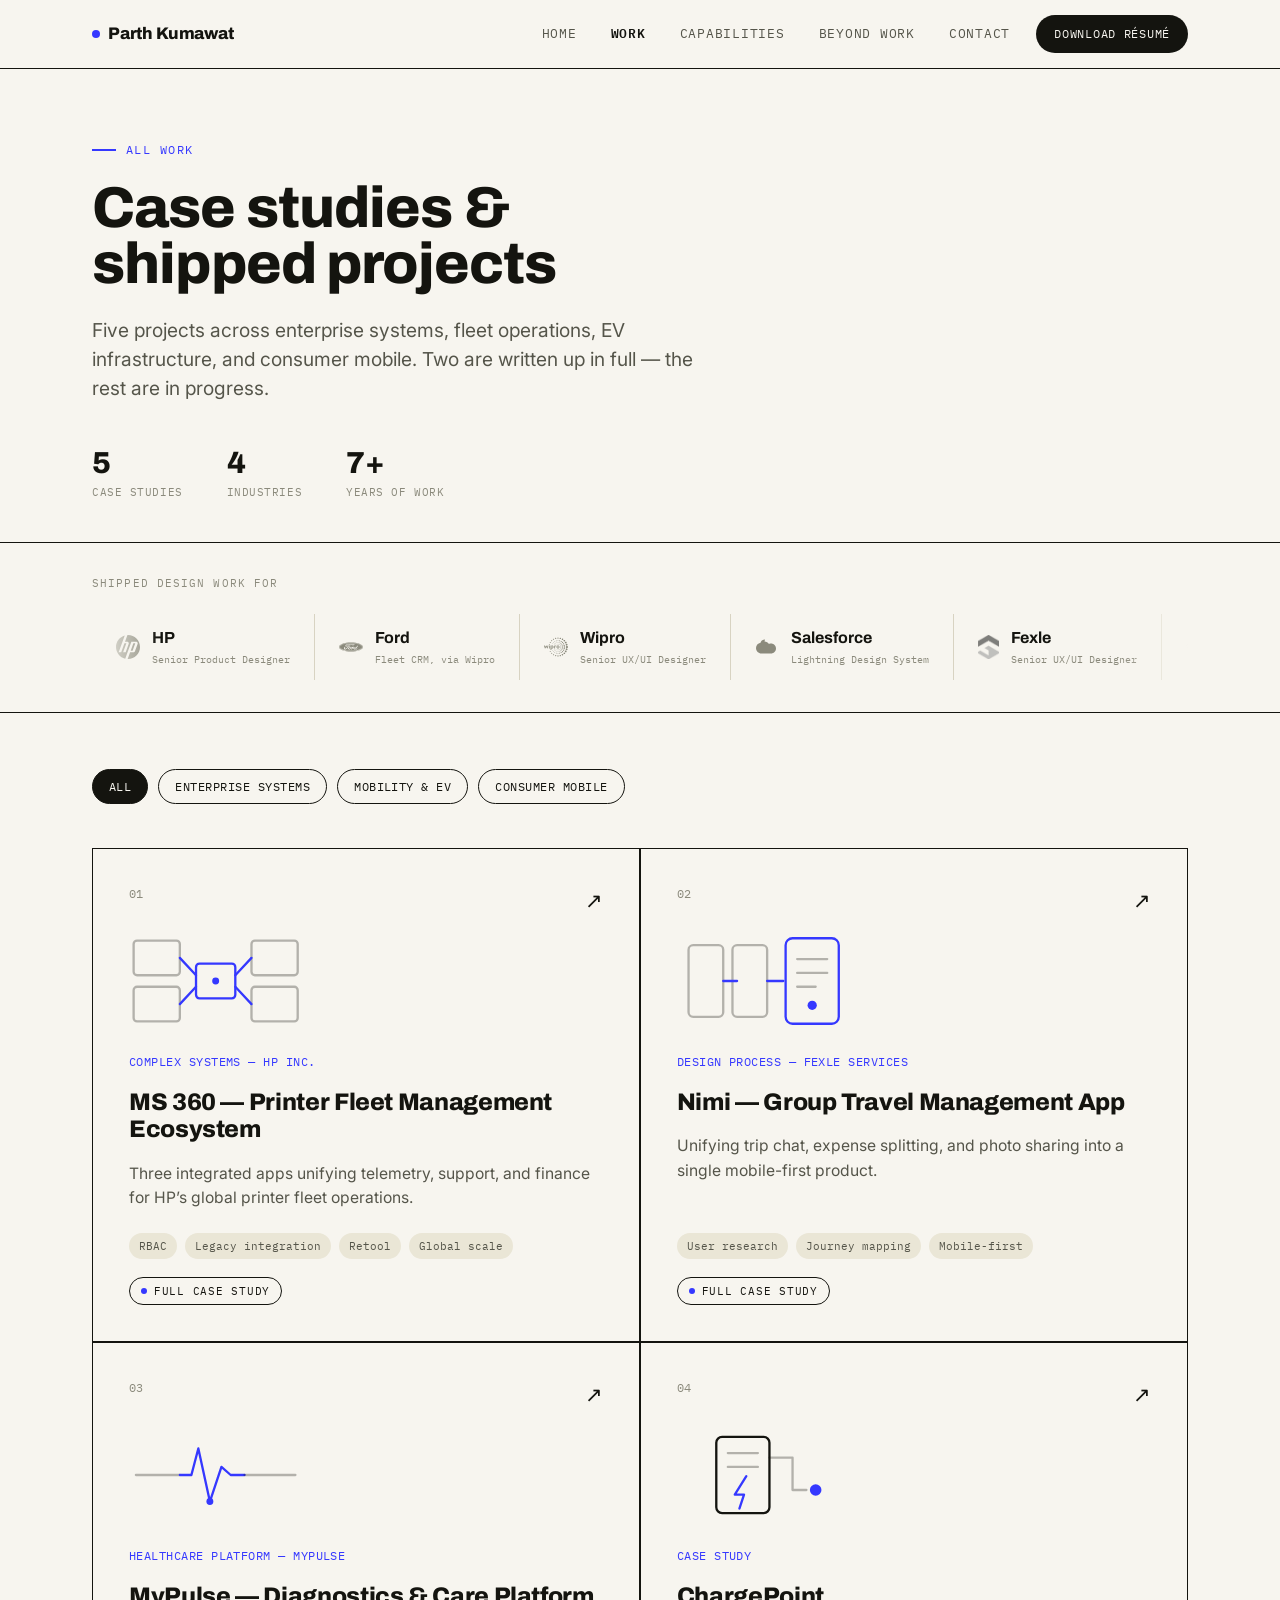
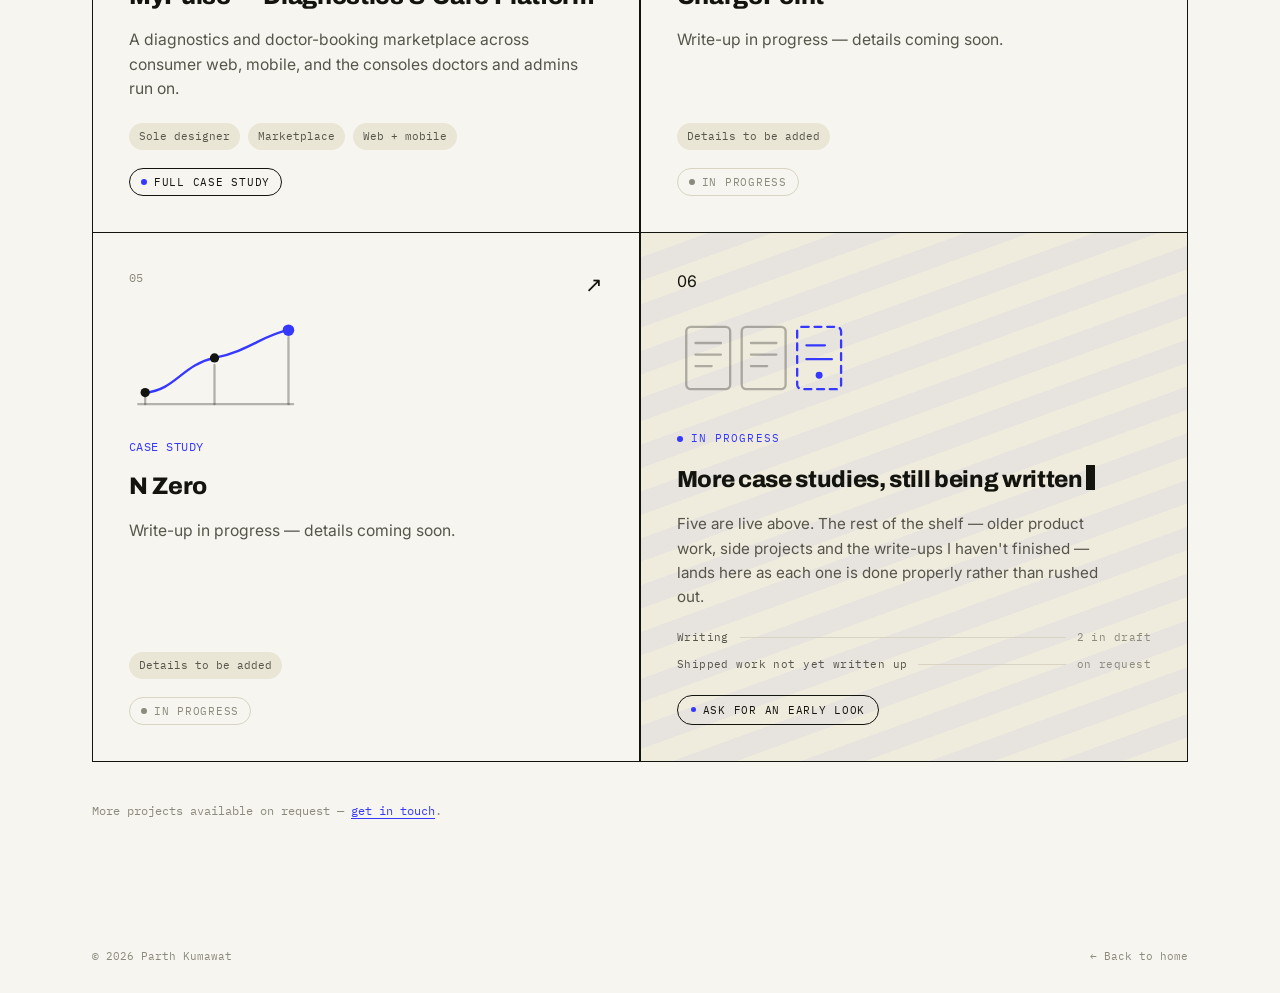
==== work.html @ fe491fa1 "Initial commit: india version portfolio" ====
<!DOCTYPE html>
<html lang="en">
<head>
<meta charset="UTF-8">
<meta name="viewport" content="width=device-width, initial-scale=1.0">
<title>Work — Parth Kumawat</title>
<link rel="preconnect" href="https://fonts.googleapis.com">
<link rel="preconnect" href="https://fonts.gstatic.com" crossorigin>
<link href="https://fonts.googleapis.com/css2?family=Archivo:wght@700;800&family=Inter:wght@400;500;600&family=IBM+Plex+Mono:wght@400;500&display=swap" rel="stylesheet">
<style>
/* ===========================================================
   PARTH KUMAWAT — PORTFOLIO DESIGN SYSTEM v2
   "Dossier" editorial theme — paper, ink, one signal color.
   =========================================================== */

:root{
  --paper: #F7F5EF;
  --paper-2: #EFEBDD;
  --ink: #14140F;
  --ink-soft: #55554A;
  --ink-faint: #8B8A7C;
  --line: #D8D3C2;
  --line-strong: #14140F;
  --accent: #3538FF;
  --accent-ink: #F7F5EF;
  --tag-bg: #EAE6D6;
  --maxw: 1160px;
  --radius: 2px;
}

*{box-sizing:border-box;}
html{scroll-behavior:smooth;}
body{
  margin:0;
  background:var(--paper);
  color:var(--ink);
  font-family:'Inter', sans-serif;
  font-size:16px;
  line-height:1.55;
  -webkit-font-smoothing:antialiased;
}
h1,h2,h3,h4{
  font-family:'Archivo', sans-serif;
  font-weight:800;
  letter-spacing:-0.015em;
  margin:0;
  color:var(--ink);
}
a{color:inherit; text-decoration:none;}
img{max-width:100%; display:block;}
.mono{font-family:'IBM Plex Mono', monospace;}
::selection{background:var(--accent); color:var(--accent-ink);}

.wrap{max-width:var(--maxw); margin:0 auto; padding:0 32px;}
@media (max-width:640px){ .wrap{padding:0 20px;} }

/* ---------- TOP NAV ---------- */
.topnav{
  position:sticky; top:0; z-index:100;
  background:rgba(247,245,239,0.92);
  backdrop-filter:blur(8px);
  border-bottom:1.5px solid var(--line-strong);
}
.topnav .wrap{
  display:flex; align-items:center; justify-content:space-between;
  height:68px;
}
.topnav .brand{
  font-family:'Archivo', sans-serif; font-weight:800; font-size:1.05rem;
  letter-spacing:-0.01em;
  display:flex; align-items:center; gap:8px;
}
.topnav .brand .dot{width:8px; height:8px; border-radius:50%; background:var(--accent);}
.topnav nav{display:flex; align-items:center; gap:2px;}
.topnav nav a{
  font-family:'IBM Plex Mono', monospace; font-size:12.5px; text-transform:uppercase;
  letter-spacing:0.06em; color:var(--ink-soft);
  padding:10px 16px; border-radius:100px;
  transition:color .15s ease, background .15s ease;
}
.topnav nav a:hover{color:var(--ink); background:var(--paper-2);}
.topnav nav a.active{color:var(--ink); font-weight:600;}
.topnav .btn-resume{
  font-family:'IBM Plex Mono', monospace; font-size:12px; text-transform:uppercase;
  letter-spacing:0.06em;
  background:var(--ink); color:var(--paper);
  padding:10px 18px; border-radius:100px;
  margin-left:8px;
  transition:background .15s ease, transform .15s ease;
  white-space:nowrap;
}
.topnav .btn-resume:hover{background:var(--accent); transform:translateY(-1px);}
.nav-toggle{display:none; background:none; border:1.5px solid var(--ink); border-radius:6px; padding:8px 10px; cursor:pointer;}
.nav-toggle span{display:block; width:18px; height:2px; background:var(--ink); margin:3px 0;}
@media (max-width:860px){
  .topnav nav{
    position:fixed; top:68px; left:0; right:0;
    background:var(--paper);
    flex-direction:column; align-items:stretch;
    border-bottom:1.5px solid var(--line-strong);
    padding:8px 20px 20px;
    display:none;
  }
  .topnav nav.open{display:flex;}
  .topnav nav a{padding:14px 4px; border-bottom:1px solid var(--line);}
  .topnav .btn-resume{margin:12px 4px 0; text-align:center;}
  .nav-toggle{display:block;}
}

/* ---------- BREADCRUMB (case study pages) ---------- */
.breadcrumb{
  padding:20px 0;
  border-bottom:1px solid var(--line);
  font-family:'IBM Plex Mono', monospace; font-size:12px;
  color:var(--ink-faint);
}
.breadcrumb a{color:var(--ink-soft); border-bottom:1px solid var(--line);}
.breadcrumb a:hover{color:var(--accent); border-color:var(--accent);}

/* ---------- HERO ---------- */
.hero{padding:72px 0 56px; border-bottom:1.5px solid var(--line-strong);}

.hero-grid{display:grid; grid-template-columns:1.15fr 0.85fr; gap:40px; align-items:center;}
@media (max-width:900px){ .hero-grid{grid-template-columns:1fr;} }

.avatar-stage{
  perspective:900px;
  display:flex; align-items:center; justify-content:center;
  position:relative; min-height:340px;
}
.avatar-blob{
  position:absolute; width:340px; height:340px; border-radius:50%;
  background:radial-gradient(circle at 32% 28%, #5457FF 0%, #3538FF 45%, transparent 72%);
  opacity:0.18; filter:blur(6px);
  z-index:0;
}
.avatar-3d{
  position:relative; z-index:1;
  width:260px; transform-style:preserve-3d;
  transition:transform .25s cubic-bezier(.2,.7,.3,1);
  filter:drop-shadow(0 22px 30px rgba(20,20,15,0.18));
}
.avatar-svg{width:100%; height:auto; display:block;}
.avatar-tag{
  position:absolute; bottom:6px; left:50%; transform:translateX(-50%);
  font-family:'IBM Plex Mono'; font-size:10.5px; color:var(--ink-faint);
  background:var(--paper); padding:5px 12px; border:1px solid var(--line-strong); border-radius:100px;
  white-space:nowrap; z-index:2;
}
@media (prefers-reduced-motion: reduce){ .avatar-3d{transition:none;} }
.eyebrow{
  font-family:'IBM Plex Mono', monospace; font-size:12px; text-transform:uppercase;
  letter-spacing:0.12em; color:var(--accent);
  display:flex; align-items:center; gap:10px; margin-bottom:20px;
}
.eyebrow::before{content:''; width:24px; height:2px; background:var(--accent);}
h1.hero-title{
  font-size:clamp(2.4rem, 6vw, 4.6rem);
  line-height:0.98;
  max-width:14ch;
}
.hero-sub{
  margin-top:24px; font-size:1.2rem; color:var(--ink-soft);
  max-width:52ch; line-height:1.5;
}
.hero-badge{
  display:inline-flex; align-items:center; gap:8px;
  margin-top:24px;
  padding:8px 16px; border:1.5px solid var(--line-strong); border-radius:100px;
  font-family:'IBM Plex Mono', monospace; font-size:12px;
}
.hero-badge .dot{width:7px; height:7px; border-radius:50%; background:var(--accent);}
.hero-stats{display:flex; gap:40px; margin-top:44px; flex-wrap:wrap;}
.hero-stats div strong{
  display:block; font-family:'Archivo'; font-size:2.1rem; font-weight:800;
}
.hero-stats div span{
  font-family:'IBM Plex Mono'; font-size:11.5px; color:var(--ink-faint); text-transform:uppercase; letter-spacing:0.05em;
}

/* ---------- COMPANIES STRIP ---------- */
.companies{padding:32px 0; border-bottom:1.5px solid var(--line-strong);}
.companies .cs-label{
  font-family:'IBM Plex Mono'; font-size:11px; text-transform:uppercase;
  letter-spacing:0.1em; color:var(--ink-faint); margin-bottom:22px;
}
.logo-marquee{
  overflow:hidden; width:100%;
  -webkit-mask-image:linear-gradient(to right, transparent, black 6%, black 94%, transparent);
  mask-image:linear-gradient(to right, transparent, black 6%, black 94%, transparent);
}
.logo-track{
  display:flex; width:max-content;
  animation:logo-scroll 32s linear infinite;
}
.logo-track:hover{animation-play-state:paused;}
@keyframes logo-scroll{
  from{transform:translateX(0);}
  to{transform:translateX(-50%);}
}
@media (prefers-reduced-motion: reduce){
  .logo-track{animation:none;}
  .logo-marquee{overflow-x:auto;}
}
.logo-row{display:flex; flex-wrap:nowrap; flex-shrink:0;}
.logo-item{
  display:flex; align-items:center; gap:12px;
  padding:12px 24px; border-right:1px solid var(--line);
  white-space:nowrap;
}
.logo-item:last-child{border-right:none;}
.logo-item .lg-icon{width:24px; height:24px; flex-shrink:0; fill:var(--ink-faint); transition:fill .2s ease;}
.logo-item:hover .lg-icon{fill:var(--ink);}
.logo-item:hover .lg-icon.hp-mark{fill:#0096D6;}
.logo-item:hover .lg-icon.ford-mark{fill:#00274E;}
.logo-item:hover .lg-icon.wipro-mark{fill:#341C53;}
.logo-item:hover .lg-icon.salesforce-mark{fill:#00A1E0;}
.logo-item .lg-img{height:24px; width:auto; max-width:110px; object-fit:contain; flex-shrink:0; filter:grayscale(1) opacity(0.55); transition:filter .2s ease;}
.logo-item .lg-img.wide{max-width:120px;}
.logo-item:hover .lg-img{filter:grayscale(0) opacity(1);}
.logo-item .lg-placeholder{width:24px; height:24px; display:flex; align-items:center; justify-content:center; flex-shrink:0;}
.logo-item .lg-placeholder .dot{width:8px; height:8px; border-radius:50%; background:var(--line-strong); transition:background .2s ease;}
.logo-item:hover .lg-placeholder .dot{background:var(--accent);}
.logo-item .lg-text{display:flex; flex-direction:column;}
.logo-item .lg-name{font-family:'Archivo'; font-weight:700; font-size:1rem;}
.logo-item .lg-role{font-family:'IBM Plex Mono'; font-size:10px; color:var(--ink-faint); margin-top:2px;}


/* ---------- SECTION SCAFFOLDING ---------- */
section{padding:88px 0; border-bottom:1.5px solid var(--line-strong);}
section:last-of-type{border-bottom:none;}
.section-head{
  display:flex; justify-content:space-between; align-items:flex-end;
  gap:24px; margin-bottom:56px; flex-wrap:wrap;
}
.section-head h2{font-size:clamp(1.8rem, 3.4vw, 2.6rem); max-width:16ch;}
.section-head p{color:var(--ink-soft); max-width:42ch; margin:0; font-size:1.02rem;}

/* ---------- FILTER TAGS (Work page) ---------- */
.filter-bar{display:flex; flex-wrap:wrap; gap:10px; margin-bottom:44px;}
.filter-tag{
  font-family:'IBM Plex Mono'; font-size:12px; text-transform:uppercase; letter-spacing:0.04em;
  padding:9px 16px; border:1.5px solid var(--line-strong); border-radius:100px;
  background:transparent; color:var(--ink); cursor:pointer;
  transition:background .15s ease, color .15s ease;
}
.filter-tag:hover{background:var(--paper-2);}
.filter-tag.active{background:var(--ink); color:var(--paper); border-color:var(--ink);}

/* ---------- CASE STUDY CARDS ---------- */
.case-grid{display:grid; grid-template-columns:repeat(2, 1fr); gap:1.5px; background:var(--line-strong); border:1.5px solid var(--line-strong);}
@media (max-width:860px){ .case-grid{grid-template-columns:1fr;} }
.case-card{
  background:var(--paper); padding:36px; display:flex; flex-direction:column; gap:18px;
  transition:background .18s ease;
  position:relative;
}
.case-card:hover{background:var(--paper-2);}
/* ---- in-progress panel filling the last grid cell ---- */
.case-soon{
  background:var(--paper-2); padding:36px; display:flex; flex-direction:column; gap:18px;
  position:relative; overflow:hidden;
}
.case-soon::after{
  content:''; position:absolute; inset:0; pointer-events:none;
  background:repeating-linear-gradient(-20deg, transparent 0 22px, rgba(53,56,255,0.045) 22px 44px);
}
.case-soon > *{position:relative; z-index:1;}
.cs-eyebrow{
  font-family:'IBM Plex Mono'; font-size:11px; letter-spacing:0.1em; text-transform:uppercase;
  color:var(--accent); display:inline-flex; align-items:center; gap:8px;
}
.cs-eyebrow i{width:6px; height:6px; border-radius:50%; background:var(--accent); display:block;
  animation:cc-pulse 1.6s ease-in-out infinite;}
.case-soon h3{font-family:'Archivo'; font-weight:800; font-size:1.45rem; line-height:1.15;
  color:var(--ink); margin:0;}
.case-soon p{font-family:'Inter'; font-size:0.95rem; color:var(--ink-soft); line-height:1.6; margin:0; max-width:44ch;}
.cs-caret{display:inline-block; width:9px; height:1.05em; background:var(--ink);
  vertical-align:-2px; margin-left:3px; animation:cs-blink 1.05s steps(1,end) infinite;}
@keyframes cs-blink{0%,50%{opacity:1} 50.01%,100%{opacity:0}}
.cs-queue{display:flex; flex-direction:column; gap:9px; margin-top:2px;}
.cs-row{display:flex; align-items:center; gap:11px;
  font-family:'IBM Plex Mono'; font-size:11px; letter-spacing:0.04em; color:var(--ink-soft);}
.cs-row span.bar{flex:1; height:1px; background:var(--line);}
.cs-row span.pct{color:var(--ink-faint);}
.cs-ping{
  align-self:flex-start; margin-top:4px;
  font-family:'IBM Plex Mono'; font-size:10.5px; text-transform:uppercase; letter-spacing:0.07em;
  color:var(--ink); border:1px solid var(--line-strong); border-radius:100px; padding:6px 13px;
  display:inline-flex; align-items:center; gap:7px; transition:background .18s ease, color .18s ease;
}
.cs-ping:hover{background:var(--accent); color:var(--accent-ink); border-color:var(--accent);}
.cs-ping i{width:5px; height:5px; border-radius:50%; background:var(--accent);}
.cs-ping:hover i{background:var(--accent-ink);}
.case-card .cc-top{display:flex; justify-content:space-between; align-items:flex-start;}
.case-card .cc-index{font-family:'IBM Plex Mono'; font-size:12px; color:var(--ink-faint);}
.case-card .cc-arrow{
  font-family:'Archivo'; font-size:1.3rem; transition:transform .2s ease;
}
.case-card:hover .cc-arrow{transform:translate(4px,-4px);}
.case-card h3{font-size:1.5rem; line-height:1.15;}
.case-card .cc-meta{font-family:'IBM Plex Mono'; font-size:11.5px; color:var(--accent); text-transform:uppercase; letter-spacing:0.04em;}
.case-card p.cc-desc{color:var(--ink-soft); margin:0; font-size:0.98rem; flex-grow:1;}
.case-card .cc-tags{display:flex; flex-wrap:wrap; gap:8px; margin-top:4px;}
.case-card .cc-tags span{
  font-family:'IBM Plex Mono'; font-size:10.5px; color:var(--ink-soft);
  background:var(--tag-bg); padding:5px 10px; border-radius:100px;
}
.case-card .cc-stats{display:flex; gap:24px; padding-top:16px; border-top:1px solid var(--line);}
.case-card .cc-stats div strong{display:block; font-family:'Archivo'; font-size:1.3rem;}
.case-card .cc-stats div span{font-family:'IBM Plex Mono'; font-size:10px; color:var(--ink-faint);}
.case-card.dimmed{opacity:0.35; pointer-events:none;}

/* ---------- APPROACH PRINCIPLES ---------- */
.principle-list{display:flex; flex-direction:column;}
.principle{
  display:grid; grid-template-columns:64px 1fr; gap:24px;
  padding:28px 0; border-top:1px solid var(--line);
}
.principle:last-child{border-bottom:1px solid var(--line);}
.principle .num{font-family:'IBM Plex Mono'; color:var(--accent); font-size:13px; padding-top:4px;}
.principle h3{font-size:1.15rem; margin-bottom:8px; font-weight:700;}
.principle p{color:var(--ink-soft); margin:0;}

/* ---------- BENTO CAPABILITIES ---------- */
.bento{
  display:grid; grid-template-columns:repeat(6,1fr);
  grid-template-areas:
    "craft craft craft product product product"
    "craft craft craft stat stat stat"
    "research research research technical technical technical"
    "now now now now now now";
  gap:1.5px; background:var(--line-strong); border:1.5px solid var(--line-strong);
}
.bento-cell{background:var(--paper); padding:30px;}
.bento-cell.featured{background:var(--paper-2);}
.bento-craft{grid-area:craft;} .bento-product{grid-area:product;}
.bento-stat{grid-area:stat; display:flex; flex-direction:column; justify-content:center;}
.bento-research{grid-area:research;} .bento-technical{grid-area:technical;}
.bento-now{grid-area:now; display:flex; align-items:center; gap:16px; flex-wrap:wrap;}
@media (max-width:900px){
  .bento{grid-template-columns:1fr; grid-template-areas:"craft" "product" "stat" "research" "technical" "now";}
}
.bento-cell ul{list-style:none; margin:0; padding:0; display:flex; flex-direction:column; gap:11px;}
.bento-cell li{font-size:0.95rem; color:var(--ink-soft);}
.bento-cell .big-stat{font-family:'Archivo'; font-size:2.8rem; font-weight:800; line-height:1;}
.bento-cell .big-stat + span{display:block; margin-top:10px; font-family:'IBM Plex Mono'; font-size:12px; color:var(--ink-faint);}
.bento-now .now-dot{width:8px; height:8px; border-radius:50%; background:var(--accent); flex-shrink:0;}
.bento-now p{margin:0; color:var(--ink-soft); font-size:0.94rem;}
.bento-now .now-tag{font-family:'IBM Plex Mono'; font-size:11px; color:var(--ink-faint); text-transform:uppercase; letter-spacing:0.08em;}

/* ---------- CASE CARD ART + STATUS ---------- */
.cc-art{
  height:104px; margin:-6px 0 2px;
  display:flex; align-items:center; justify-content:flex-start;
}
.cc-art svg{height:100%; width:auto; overflow:visible;}
.cc-stroke{fill:none; stroke:var(--ink); stroke-width:2; stroke-linecap:round; stroke-linejoin:round;}
.cc-accent{fill:none; stroke:var(--accent); stroke-width:2; stroke-linecap:round; stroke-linejoin:round;}
.cc-fill-ink{fill:var(--ink);}
.cc-fill-accent{fill:var(--accent);}
.cc-faint{opacity:0.3;}

.case-card:hover .cc-pulse{animation:cc-pulse 1.6s ease-in-out infinite;}
@keyframes cc-pulse{
  0%,100%{opacity:1;}
  50%{opacity:0.35;}
}
.case-card:hover .cc-slide{animation:cc-slide 1.8s ease-in-out infinite;}
@keyframes cc-slide{
  0%,100%{transform:translateX(0);}
  50%{transform:translateX(6px);}
}
@media (prefers-reduced-motion: reduce){
  .cc-pulse,.cc-slide{animation:none !important;}
}

.cc-status{
  display:inline-flex; align-items:center; gap:7px;
  font-family:'IBM Plex Mono'; font-size:10.5px; text-transform:uppercase;
  letter-spacing:0.07em; color:var(--ink-faint);
  border:1px solid var(--line); border-radius:100px;
  padding:5px 11px; align-self:flex-start;
}
.cc-status .st-dot{
  width:6px; height:6px; border-radius:50%; background:var(--ink-faint);
}
.cc-status.live{color:var(--ink); border-color:var(--line-strong);}
.cc-status.live .st-dot{background:var(--accent);}

/* ---------- WORK SUMMARY ROW ---------- */
.work-summary{
  display:flex; gap:44px; flex-wrap:wrap;
  padding:26px 0 0;
}
.work-summary div strong{
  display:block; font-family:'Archivo'; font-size:1.9rem; font-weight:800; line-height:1;
}
.work-summary div span{
  font-family:'IBM Plex Mono'; font-size:11px; color:var(--ink-faint);
  text-transform:uppercase; letter-spacing:0.05em; margin-top:6px; display:block;
}

/* ---------- HERO CAREER VECTOR ---------- */
.career-stage{
  display:flex; align-items:center; justify-content:center;
  min-height:300px; width:100%;
}
.career-stage svg{width:100%; height:auto; overflow:visible;}

.cv-grid{stroke:var(--line); stroke-width:1;}
.cv-axis{stroke:var(--ink); stroke-width:2; stroke-linecap:round; opacity:0.35;}
.cv-label{
  font-family:'IBM Plex Mono', monospace; font-size:10px;
  fill:var(--ink-soft); letter-spacing:0.02em;
}
.cv-year{
  font-family:'IBM Plex Mono', monospace; font-size:8.5px;
  fill:var(--ink-faint);
}
.cv-goal-label{
  font-family:'IBM Plex Mono', monospace; font-size:9.5px;
  fill:var(--accent); letter-spacing:0.06em;
}

.cv-path{
  fill:none; stroke:var(--ink); stroke-width:2.4;
  stroke-linecap:round; stroke-linejoin:round;
  stroke-dasharray:520; stroke-dashoffset:520;
  animation:cv-draw 2.2s cubic-bezier(.4,.1,.3,1) forwards;
}
.cv-future{
  fill:none; stroke:var(--accent); stroke-width:2.4;
  stroke-linecap:round; stroke-dasharray:7 7;
  opacity:0; animation:cv-fade-in .7s ease 2.1s forwards, cv-march 1.4s linear 2.1s infinite;
}
.cv-arrow{
  fill:var(--accent); opacity:0;
  animation:cv-fade-in .5s ease 2.7s forwards;
}
.cv-node{
  fill:var(--paper); stroke:var(--ink); stroke-width:2.4;
  opacity:0; transform-box:fill-box; transform-origin:center;
  animation:cv-pop .5s cubic-bezier(.3,1.4,.5,1) forwards;
}
.cv-node-text{opacity:0; animation:cv-fade-in .5s ease forwards;}
.cv-n1{animation-delay:.35s;} .cv-n2{animation-delay:.7s;}
.cv-n3{animation-delay:1.05s;} .cv-n4{animation-delay:1.4s;}
.cv-n5{animation-delay:1.75s;}

.cv-goal{
  fill:none; stroke:var(--accent); stroke-width:2.4;
  opacity:0; transform-box:fill-box; transform-origin:center;
  animation:cv-fade-in .5s ease 2.8s forwards, cv-ring 2.6s ease-in-out 3.2s infinite;
}
.cv-goal-core{
  fill:var(--accent); opacity:0;
  animation:cv-fade-in .5s ease 2.9s forwards;
}
.cv-spark{
  stroke:var(--accent); stroke-width:2; stroke-linecap:round; fill:none;
  opacity:0; animation:cv-spark 2.6s ease-in-out 3.4s infinite;
}

@keyframes cv-draw{ to{stroke-dashoffset:0;} }
@keyframes cv-fade-in{ to{opacity:1;} }
@keyframes cv-pop{
  0%{opacity:0; transform:scale(.2);}
  100%{opacity:1; transform:scale(1);}
}
@keyframes cv-march{ to{stroke-dashoffset:-28;} }
@keyframes cv-ring{
  0%,100%{transform:scale(1); opacity:1;}
  50%{transform:scale(1.18); opacity:.45;}
}
@keyframes cv-spark{
  0%,100%{opacity:0;}
  40%,60%{opacity:.9;}
}
@media (prefers-reduced-motion: reduce){
  .cv-path,.cv-future,.cv-arrow,.cv-node,.cv-node-text,.cv-goal,.cv-goal-core,.cv-spark{
    animation:none; opacity:1; stroke-dashoffset:0;
  }
}

/* ---------- CASE STUDY CONTENT ---------- */
.cs-meta-bar{
  display:grid; grid-template-columns:repeat(4,1fr); gap:1.5px;
  background:var(--line-strong); border:1.5px solid var(--line-strong);
  margin-top:36px;
}
@media (max-width:760px){ .cs-meta-bar{grid-template-columns:repeat(2,1fr);} }
.cs-meta-cell{background:var(--paper); padding:20px;}
.cs-meta-cell .k{
  font-family:'IBM Plex Mono'; font-size:10px; text-transform:uppercase;
  letter-spacing:0.08em; color:var(--ink-faint); display:block; margin-bottom:6px;
}
.cs-meta-cell .v{font-family:'Archivo'; font-weight:700; font-size:0.98rem; line-height:1.3;}

.cs-block{padding:64px 0; border-bottom:1px solid var(--line);}
.cs-block:last-child{border-bottom:none;}
.sub-label{
  font-family:'IBM Plex Mono'; font-size:12px; text-transform:uppercase;
  letter-spacing:0.1em; color:var(--accent); display:block; margin-bottom:20px; font-weight:500;
}
.cs-lede{font-size:1.05rem; color:var(--ink-soft); max-width:70ch; margin:0 0 8px;}
.cs-block h2{font-size:1.7rem; margin-bottom:16px; max-width:20ch;}

.eco-grid{
  display:grid; grid-template-columns:repeat(3,1fr); gap:1.5px;
  background:var(--line-strong); border:1.5px solid var(--line-strong); margin-top:28px;
}
@media (max-width:860px){ .eco-grid{grid-template-columns:1fr;} }
.eco-card{background:var(--paper); padding:28px;}
.eco-card .tag-mini{
  font-family:'IBM Plex Mono'; font-size:11px; color:var(--accent);
  display:block; margin-bottom:10px; letter-spacing:0.04em;
}
.eco-card h3{font-size:1.1rem; margin-bottom:16px;}
.eco-card .label{
  display:block; font-family:'IBM Plex Mono'; font-size:10px; text-transform:uppercase;
  color:var(--ink-faint); margin:16px 0 5px; letter-spacing:0.06em;
}
.eco-card .label:first-of-type{margin-top:0;}
.eco-card p{margin:0; color:var(--ink-soft); font-size:0.9rem;}

.persona-grid{
  display:grid; grid-template-columns:repeat(auto-fit,minmax(240px,1fr)); gap:1.5px;
  background:var(--line-strong); border:1.5px solid var(--line-strong); margin-top:28px;
}
.persona-card{background:var(--paper); padding:28px;}
.persona-card .ptag{
  font-family:'IBM Plex Mono'; font-size:11px; color:var(--accent); display:block; margin-bottom:8px;
}
.persona-card h3{font-size:1.1rem; margin-bottom:4px;}
.persona-card .psub{color:var(--ink-faint); font-size:0.84rem; display:block; margin-bottom:18px;}
.persona-card .label{
  display:block; font-family:'IBM Plex Mono'; font-size:10px; text-transform:uppercase;
  color:var(--ink-faint); margin:16px 0 7px; letter-spacing:0.06em;
}
.persona-card .label:first-of-type{margin-top:0;}
.persona-card ul{margin:0; padding-left:16px; color:var(--ink-soft); font-size:0.88rem; display:flex; flex-direction:column; gap:6px;}

.flow-chain{display:flex; flex-wrap:wrap; align-items:stretch; margin-top:28px;}
.flow-step{
  flex:1 1 150px; min-width:140px; padding:18px 20px;
  border:1.5px solid var(--line-strong); margin-right:-1.5px;
  display:flex; flex-direction:column; gap:8px; background:var(--paper);
}
.flow-step .fs-num{font-family:'IBM Plex Mono'; font-size:11px; color:var(--accent);}
.flow-step h3{font-size:0.95rem; font-weight:700; margin:0;}
@media (max-width:760px){
  .flow-chain{flex-direction:column;}
  .flow-step{margin-right:0; margin-bottom:-1.5px;}
}

.impact-grid{
  display:grid; grid-template-columns:repeat(auto-fit,minmax(230px,1fr)); gap:1.5px;
  background:var(--line-strong); border:1.5px solid var(--line-strong); margin-top:28px;
}
.impact-card{background:var(--paper); padding:26px;}
.impact-card .ic-label{
  font-family:'IBM Plex Mono'; font-size:11px; color:var(--accent);
  text-transform:uppercase; letter-spacing:0.06em; display:block; margin-bottom:10px;
}
.impact-card p{margin:0; color:var(--ink-soft); font-size:0.9rem;}

.role-split{display:grid; grid-template-columns:1fr 1fr; gap:36px; margin-top:28px;}
@media (max-width:760px){ .role-split{grid-template-columns:1fr; gap:24px;} }
.role-split .label{
  display:block; font-family:'IBM Plex Mono'; font-size:11px; text-transform:uppercase;
  color:var(--ink-faint); margin-bottom:14px; letter-spacing:0.06em;
}
.role-split ul{margin:0; padding-left:18px; color:var(--ink-soft); font-size:0.92rem; display:flex; flex-direction:column; gap:9px;}

.ia-tree{font-family:'IBM Plex Mono'; font-size:0.86rem; margin-top:28px;}
.ia-tree .root{
  font-family:'Archivo'; font-weight:700; font-size:1rem; display:block; margin-bottom:16px;
}
.ia-branches{display:grid; grid-template-columns:repeat(3,1fr); gap:24px;}
@media (max-width:860px){ .ia-branches{grid-template-columns:1fr;} }
.ia-branch{border-left:2px solid var(--line-strong); padding-left:16px;}
.ia-branch .app{color:var(--accent); font-weight:500; display:block; margin-bottom:10px;}
.ia-branch ul{list-style:none; margin:0; padding:0; display:flex; flex-direction:column; gap:7px; color:var(--ink-soft);}

/* before/after compare */
.compare{
  position:relative; border:1.5px solid var(--line-strong); overflow:hidden;
  cursor:ew-resize; user-select:none; background:var(--paper-2);
  aspect-ratio:16/9; margin-top:28px;
}
.compare img.base{display:block; width:100%; height:100%; object-fit:cover;}
.compare .compare-after{
  position:absolute; top:0; left:0; height:100%; width:50%;
  overflow:hidden; border-right:2px solid var(--accent);
}
.compare .compare-after img{
  position:absolute; top:0; left:0;
  width:var(--compare-w,1000px); max-width:none; height:100%; object-fit:cover;
}
.compare-handle{
  position:absolute; top:50%; left:50%; width:40px; height:40px;
  background:var(--accent); border-radius:50%; transform:translate(-50%,-50%);
  display:flex; align-items:center; justify-content:center;
  font-family:'IBM Plex Mono'; font-size:15px; color:var(--accent-ink); pointer-events:none;
}
.compare-label{
  position:absolute; bottom:14px; font-family:'IBM Plex Mono'; font-size:10px;
  text-transform:uppercase; letter-spacing:0.06em; color:var(--paper);
  background:rgba(20,20,15,0.75); padding:5px 10px; pointer-events:none;
}
.compare-label.left{left:14px;} .compare-label.right{right:14px;}
.artifact-caption{margin-top:12px; font-family:'IBM Plex Mono'; font-size:11px; color:var(--ink-faint);}

/* next / prev case study nav */
.cs-next{
  display:flex; justify-content:space-between; align-items:center; gap:20px;
  padding:32px 0; border-top:1.5px solid var(--line-strong); flex-wrap:wrap;
}
.cs-next .nx-label{font-family:'IBM Plex Mono'; font-size:11px; color:var(--ink-faint); text-transform:uppercase; letter-spacing:0.08em;}
.cs-next a{font-family:'Archivo'; font-weight:800; font-size:1.4rem; transition:color .15s ease;}
.cs-next a:hover{color:var(--accent);}

/* ---------- DEMOGRAPHIC CHART ---------- */
.demo-chart{margin-top:32px;}
.demo-chart svg{width:100%; height:auto; display:block; overflow:visible;}
.dc-bar{fill:var(--line); transition:fill .2s ease;}
.dc-bar.peak{fill:var(--accent);}
.dc-bar-group:hover .dc-bar{fill:var(--ink);}
.dc-bar-anim{
  transform-box:fill-box; transform-origin:bottom;
  animation:dc-grow 1s cubic-bezier(.2,.8,.3,1) forwards;
  transform:scaleY(0);
}
.dc-b1{animation-delay:.05s;} .dc-b2{animation-delay:.15s;}
.dc-b3{animation-delay:.25s;} .dc-b4{animation-delay:.35s;} .dc-b5{animation-delay:.45s;}
@keyframes dc-grow{to{transform:scaleY(1);}}
.dc-pct{font-family:'Archivo'; font-weight:800; font-size:15px; fill:var(--ink);}
.dc-pct.peak{fill:var(--accent);}
.dc-age{font-family:'IBM Plex Mono'; font-size:11px; fill:var(--ink); font-weight:500;}
.dc-note{font-family:'Inter'; font-size:9.5px; fill:var(--ink-faint);}
.dc-axis{stroke:var(--line-strong); stroke-width:1.5;}
@media (prefers-reduced-motion: reduce){ .dc-bar-anim{animation:none; transform:scaleY(1);} }

/* ---------- JOURNEY MAP ---------- */
.jmap-scroll{overflow-x:auto; margin-top:32px; padding-bottom:8px;}
.jmap{
  display:grid; grid-template-columns:112px repeat(5, minmax(168px,1fr));
  gap:1.5px; background:var(--line-strong);
  border:1.5px solid var(--line-strong); min-width:1000px;
}
.jm-cell{background:var(--paper); padding:14px 14px;}
.jm-cell.head{
  background:var(--ink); color:var(--paper);
  font-family:'Archivo'; font-weight:700; font-size:0.92rem;
  display:flex; align-items:center;
}
.jm-cell.rowlabel{
  background:var(--paper-2);
  font-family:'IBM Plex Mono'; font-size:10px; text-transform:uppercase;
  letter-spacing:0.06em; color:var(--ink-soft); display:flex; align-items:center;
}
.jm-cell ul{margin:0; padding-left:14px; display:flex; flex-direction:column; gap:6px;}
.jm-cell li{font-size:0.82rem; color:var(--ink-soft); line-height:1.4;}
.jm-cell.pos li{color:var(--ink);}
.jm-dot{
  display:inline-block; width:6px; height:6px; border-radius:50%;
  margin-right:6px; vertical-align:middle;
}
.jm-dot.neg{background:#C0492F;} .jm-dot.pos{background:var(--accent);}
.jmap-hint{
  font-family:'IBM Plex Mono'; font-size:10.5px; color:var(--ink-faint); margin-top:10px;
}

/* ---------- TEAM COMPOSITION ---------- */
.team-split{display:grid; grid-template-columns:1fr 1fr; gap:1.5px; background:var(--line-strong); border:1.5px solid var(--line-strong); margin-top:28px;}
@media (max-width:700px){ .team-split{grid-template-columns:1fr;} }
.team-col{background:var(--paper); padding:26px;}
.team-col .tc-label{
  font-family:'IBM Plex Mono'; font-size:10px; text-transform:uppercase;
  letter-spacing:0.08em; color:var(--ink-faint); display:block; margin-bottom:16px;
}
.team-col ul{list-style:none; margin:0; padding:0; display:flex; flex-direction:column; gap:10px;}
.team-col li{display:flex; align-items:center; gap:10px; font-size:0.92rem; color:var(--ink-soft);}
.team-col li .tc-bullet{width:7px; height:7px; border-radius:50%; background:var(--line-strong); flex-shrink:0;}
.team-col li.me{font-weight:600; color:var(--ink);}
.team-col li.me .tc-bullet{background:var(--accent); box-shadow:0 0 0 4px rgba(53,56,255,0.14);}

/* ---------- WIP VISUAL SLOTS ---------- */
.slot-grid{display:grid; grid-template-columns:repeat(auto-fit,minmax(200px,1fr)); gap:14px; margin-top:28px;}
.slot{
  border:1.5px dashed var(--line-strong); border-radius:4px;
  background:var(--paper-2); padding:28px 18px; text-align:center;
}
.slot .s-name{
  font-family:'IBM Plex Mono'; font-size:11px; text-transform:uppercase;
  letter-spacing:0.06em; color:var(--ink-soft); display:block;
}
.slot .s-sub{font-family:'Inter'; font-size:11px; color:var(--ink-faint); margin-top:6px; display:block;}

/* ---------- HOBBIES ---------- */
.hobby-grid{
  display:grid; grid-template-columns:repeat(3, 1fr);
  gap:1.5px; background:var(--line-strong);
  border:1.5px solid var(--line-strong);
}
@media (max-width:820px){ .hobby-grid{grid-template-columns:1fr;} }
.hobby-card{
  background:var(--paper); padding:36px 30px 30px;
  display:flex; flex-direction:column; gap:16px;
  transition:background .2s ease;
}
.hobby-card:hover{background:var(--paper-2);}
.hobby-art{height:150px; display:flex; align-items:center; justify-content:center;}
.hobby-art svg{width:100%; height:100%; overflow:visible;}
.hobby-card h3{font-size:1.15rem;}
.hobby-card p{margin:0; color:var(--ink-soft); font-size:0.94rem;}
.hobby-card .hobby-tag{
  font-family:'IBM Plex Mono'; font-size:11px; color:var(--accent);
  text-transform:uppercase; letter-spacing:0.08em;
}

/* shared stroke styling */
.hb-stroke{fill:none; stroke:var(--ink); stroke-width:2; stroke-linecap:round; stroke-linejoin:round;}
.hb-accent{fill:none; stroke:var(--accent); stroke-width:2; stroke-linecap:round; stroke-linejoin:round;}
.hb-fill-accent{fill:var(--accent);}
.hb-fill-ink{fill:var(--ink);}

/* --- HIKING: path draws itself, then hiker dot travels it --- */
.hike-path{
  stroke-dasharray:300; stroke-dashoffset:300;
  animation:hb-draw 2.4s ease forwards;
}
.hike-walker{
  offset-path:path('M12,116 C48,104 62,74 96,66 C130,58 146,38 186,30');
  offset-distance:0%;
  animation:hb-walk 5s ease-in-out 1.6s infinite;
}
@keyframes hb-walk{
  0%{offset-distance:0%; opacity:0;}
  8%{opacity:1;}
  92%{opacity:1;}
  100%{offset-distance:100%; opacity:0;}
}
.hike-sun{transform-origin:center; animation:hb-pulse 4s ease-in-out infinite;}
@keyframes hb-pulse{
  0%,100%{opacity:0.5; transform:scale(1);}
  50%{opacity:1; transform:scale(1.08);}
}

/* --- SPORTS: ball arcs and bounces --- */
.ball-group{animation:hb-bounce 2.6s cubic-bezier(.5,.05,.5,.95) infinite;}
@keyframes hb-bounce{
  0%,100%{transform:translateY(0);}
  50%{transform:translateY(-46px);}
}
.ball-spin{transform-origin:center; animation:hb-spin 2.6s linear infinite;}
@keyframes hb-spin{ from{transform:rotate(0deg);} to{transform:rotate(360deg);} }
.ball-shadow{animation:hb-shadow 2.6s cubic-bezier(.5,.05,.5,.95) infinite;}
@keyframes hb-shadow{
  0%,100%{opacity:0.22; transform:scaleX(1);}
  50%{opacity:0.07; transform:scaleX(0.6);}
}

/* --- SKETCHING: pencil traces a line that draws --- */
.sketch-line{
  stroke-dasharray:260; stroke-dashoffset:260;
  animation:hb-sketch 4.5s ease-in-out infinite;
}
@keyframes hb-sketch{
  0%{stroke-dashoffset:260;}
  55%{stroke-dashoffset:0;}
  85%{stroke-dashoffset:0; opacity:1;}
  100%{stroke-dashoffset:0; opacity:0;}
}
.sketch-pencil{
  offset-path:path('M16,104 C44,44 70,120 100,62 C128,10 154,96 186,44');
  offset-distance:0%; offset-rotate:auto;
  animation:hb-pencil 4.5s ease-in-out infinite;
}
@keyframes hb-pencil{
  0%{offset-distance:0%; opacity:1;}
  55%{offset-distance:100%; opacity:1;}
  70%{opacity:0;}
  100%{offset-distance:100%; opacity:0;}
}
@keyframes hb-draw{ to{stroke-dashoffset:0;} }

@media (prefers-reduced-motion: reduce){
  .hike-path, .hike-walker, .hike-sun,
  .ball-group, .ball-spin, .ball-shadow,
  .sketch-line, .sketch-pencil{
    animation:none; stroke-dashoffset:0; offset-distance:60%; opacity:1;
  }
}

/* ---------- EXPERIENCE TIMELINE ---------- */
.timeline{margin-top:0;}
.tl-item{
  display:grid; grid-template-columns:170px 1fr 140px; gap:24px;
  padding:26px 0; border-top:1px solid var(--line); align-items:baseline;
}
.tl-item:last-child{border-bottom:1px solid var(--line);}
@media (max-width:760px){ .tl-item{grid-template-columns:1fr; gap:6px;} }
.tl-date{font-family:'IBM Plex Mono'; font-size:12px; color:var(--accent);}
.tl-role h3{font-size:1.1rem; margin-bottom:4px; font-weight:700;}
.tl-role p{margin:0; color:var(--ink-soft); font-size:0.9rem;}
.tl-loc{font-family:'IBM Plex Mono'; font-size:12px; color:var(--ink-faint); text-align:right;}
@media (max-width:760px){ .tl-loc{text-align:left;} }

/* ---------- CONTACT ---------- */
.contact-grid{display:grid; grid-template-columns:1.2fr 0.8fr; gap:50px;}
@media (max-width:860px){ .contact-grid{grid-template-columns:1fr;} }
.contact-links{display:flex; flex-direction:column; margin-top:32px;}
.contact-links a{
  display:flex; justify-content:space-between; align-items:center;
  padding:18px 0; border-top:1px solid var(--line);
  font-family:'Archivo'; font-weight:700; font-size:1.05rem;
  transition:color .15s ease;
}
.contact-links a:last-child{border-bottom:1px solid var(--line);}
.contact-links a:hover{color:var(--accent);}
.contact-links a span.mono{color:var(--ink-faint); font-size:12px; font-family:'IBM Plex Mono'; font-weight:400;}

footer.site-footer{
  padding:28px 0; display:flex; justify-content:space-between; flex-wrap:wrap; gap:10px;
  font-family:'IBM Plex Mono'; font-size:11px; color:var(--ink-faint);
}

/* ---------- BLANK / PLACEHOLDER CASE STUDY PAGE ---------- */
.cs-hero{padding:64px 0 48px; border-bottom:1.5px solid var(--line-strong);}
.cs-hero .cs-tag{font-family:'IBM Plex Mono'; font-size:12px; color:var(--accent); text-transform:uppercase; letter-spacing:0.1em; margin-bottom:16px; display:block;}
.cs-hero h1{font-size:clamp(2rem,5vw,3.4rem); max-width:18ch;}
.cs-hero .cs-role{font-family:'IBM Plex Mono'; font-size:13px; color:var(--ink-soft); margin-top:16px; display:block;}
.placeholder-block{
  padding:100px 32px; margin:56px 0; text-align:center;
  border:1.5px dashed var(--line-strong); border-radius:6px;
  background:var(--paper-2);
}
.placeholder-block .ph-icon{
  width:44px; height:44px; margin:0 auto 20px; border:1.5px solid var(--ink-faint); border-radius:50%;
  display:flex; align-items:center; justify-content:center; font-family:'IBM Plex Mono'; color:var(--ink-faint);
}
.placeholder-block h3{font-size:1.3rem; margin-bottom:10px;}
.placeholder-block p{color:var(--ink-soft); max-width:44ch; margin:0 auto;}
.ph-section-list{
  display:flex; flex-wrap:wrap; gap:10px; justify-content:center; margin-top:28px;
}
.ph-section-list span{
  font-family:'IBM Plex Mono'; font-size:11px; text-transform:uppercase; letter-spacing:0.05em;
  color:var(--ink-faint); border:1px solid var(--line); border-radius:100px; padding:6px 14px;
}

/* ---------- BACK-TO-TOP / PROGRESS ---------- */
.progress-bar{
  position:fixed; top:0; left:0; height:3px; background:var(--accent); z-index:200; width:0%;
  transition:width .1s ease-out;
}

/* ---------- REVEAL ---------- */
.reveal{opacity:0; transform:translateY(16px); transition:opacity .6s ease, transform .6s ease;}
.reveal.in{opacity:1; transform:translateY(0);}
@media (prefers-reduced-motion: reduce){
  .reveal{opacity:1; transform:none; transition:none;}
  html{scroll-behavior:auto;}
}

</style>
</head>
<body>
<div class="progress-bar"></div>

<header class="topnav">
  <div class="wrap">
    <a href="index.html" class="brand"><span class="dot"></span> Parth Kumawat</a>
    <button class="nav-toggle" aria-label="Menu"><span></span><span></span><span></span></button>
    <nav>
      <a href="index.html">Home</a>
      <a href="work.html" class="active">Work</a>
      <a href="index.html#capabilities">Capabilities</a>
      <a href="index.html#hobbies">Beyond work</a>
      <a href="index.html#contact">Contact</a>
      <a href="assets/Parth-Kumawat-Resume.pdf" download="Parth-Kumawat-Resume.pdf" class="btn-resume">Download Résumé</a>
    </nav>
  </div>
</header>

<main>
  <section class="hero" style="padding-bottom:40px;">
    <div class="wrap">
      <div class="eyebrow">All work</div>
      <h1 class="hero-title" style="max-width:16ch; font-size:clamp(2.2rem,5vw,3.6rem);">Case studies &amp; shipped projects</h1>
      <p class="hero-sub">Five projects across enterprise systems, fleet operations, EV infrastructure, and consumer mobile. Two are written up in full — the rest are in progress.</p>
      <div class="work-summary">
        <div><strong>5</strong><span>Case studies</span></div>
        <div><strong>4</strong><span>Industries</span></div>
        <div><strong>7+</strong><span>Years of work</span></div>
      </div>
    </div>
  </section>

  <section class="companies" style="padding-top:32px; padding-bottom:32px;">
    <div class="wrap">
      <div class="cs-label">Shipped design work for</div>
      <div class="logo-marquee">
      <div class="logo-track">
<div class="logo-row">
        <div class="logo-item">
          <svg class="lg-icon hp-mark" role="img" viewBox="0 0 24 24" xmlns="http://www.w3.org/2000/svg"><title>HP</title><path d="M12.0069 24h-.3572l2.459-6.7453h3.3796c.5907 0 1.2364-.4533 1.4424-1.0166l2.6652-7.3085c.4396-1.1952-.2473-2.1706-1.525-2.1706h-4.6983l-3.929 10.798-2.2255 6.127C3.929 22.434 0 17.6806 0 12.007 0 6.498 3.7092 1.8546 8.7647.4396L6.4705 6.759 2.6514 17.2547h2.5415L8.4488 8.339h1.9095l-3.2558 8.9158H9.644l3.0223-8.3251c.4396-1.1952-.2473-2.1706-1.525-2.1706h-2.143l2.459-6.7453C11.636 0 11.8145 0 11.9931 0 18.6285 0 24 5.3715 24 12.007c.0137 6.6216-5.3578 11.993-11.9931 11.993zM19.2742 8.325h-1.9096l-2.6789 7.336h1.9096l2.6789-7.336z"/></svg>
          <div class="lg-text"><span class="lg-name">HP</span><span class="lg-role">Senior Product Designer</span></div>
        </div>
        <div class="logo-item">
          <svg class="lg-icon ford-mark" role="img" viewBox="0 0 24 24" xmlns="http://www.w3.org/2000/svg"><title>Ford</title><path d="M12 8.236C5.872 8.236.905 9.93.905 12.002S5.872 15.767 12 15.767c6.127 0 11.094-1.693 11.094-3.765 0-2.073-4.967-3.766-11.094-3.766zm-5.698 6.24c-.656.005-1.233-.4-1.3-1.101a1.415 1.415 0 0 1 .294-1.02c.195-.254.525-.465.804-.517.09-.017.213-.006.264.054.079.093.056.194-.023.234-.213.109-.47.295-.597.55a.675.675 0 0 0 .034.696c.263.397.997.408 1.679-.225.169-.156.32-.304.473-.48.3-.344.4-.47.8-1.024.005-.006.006-.014.004-.018-.003-.007-.009-.01-.02-.01-.267.007-.5.087-.725.255-.065.048-.159.041-.2-.021-.046-.07-.013-.163.062-.215.363-.253.76-.298 1.166-.367 0 0 .028.002.051-.03.167-.213.292-.405.47-.621.178-.22.41-.42.586-.572.246-.212.404-.283.564-.37.043-.022-.005-.049-.018-.049-.896-.168-1.827-.386-2.717-.056-.616.23-.887.718-.757 1.045.093.231.397.27.683.13a1.55 1.55 0 0 0 .611-.544c.087-.134.27-.038.171.195-.26.611-.757 1.097-1.363 1.118-.516.016-.849-.363-.848-.831.002-.924 1.03-1.532 2.11-1.622 1.301-.108 2.533.239 3.825.395.989.12 1.938.123 2.932-.106.118-.025.2.05.193.168-.01.172-.143.337-.47.516-.373.204-.763.266-1.17.27-.984.008-1.901-.376-2.85-.582.002.041.012.091-.023.117-.525.388-1 .782-1.318 1.334-.011.013-.005.025.013.024.277-.015.525-.022.783-.042.045-.004.047-.015.043-.048a.64.64 0 0 1 .2-.558c.172-.153.387-.17.53-.06.16.126.147.353.058.523a.63.63 0 0 1-.382.31s-.03.006-.026.034c.006.043.2.151.217.18.017.027.008.07-.021.102a.123.123 0 0 1-.095.045c-.033 0-.053-.012-.096-.035a.92.92 0 0 1-.27-.217c-.024-.031-.037-.032-.099-.029-.279.017-.714.059-1.009.096-.071.008-.082.022-.096.047-.47.775-.972 1.61-1.523 2.17-.592.6-1.083.758-1.604.762zM19.05 10.71c-.091.158-1.849 2.834-1.96 3.11-.035.088-.04.155-.004.204.092.124.297.051.425-.038.381-.262.645-.58.937-.858.017-.013.046-.018.065 0 .043.04.106.091.15.137a.04.04 0 0 1 .002.057 5.873 5.873 0 0 1-.904.911c-.47.364-.939.457-1.172.224a.508.508 0 0 1-.14-.316c-.002-.057-.031-.06-.058-.034-.278.275-.76.579-1.198.362-.366-.18-.451-.618-.383-.986.001-.008-.006-.06-.051-.03a1.28 1.28 0 0 1-.3.162.853.853 0 0 1-.366.077.518.518 0 0 1-.451-.253.759.759 0 0 1-.095-.347c-.001-.011-.017-.032-.033-.005-.3.457-.579.899-.875 1.363-.016.022-.03.036-.06.037l-.587.001c-.036 0-.053-.028-.034-.063.104-.2.674-1.03 1.06-1.736.107-.194.085-.294.019-.337-.083-.054-.248.027-.387.133-.379.287-.697.735-.859.935-.095.117-.185.291-.433.56-.391.425-.91.669-1.408.5a.848.848 0 0 1-.546-.58c-.015-.052-.044-.066-.073-.032-.08.1-.245.249-.383.342-.015.011-.052.033-.084.017a.851.851 0 0 1-.152-.199.07.07 0 0 1 .016-.08c.197-.173.305-.271.391-.38.064-.08.113-.17.17-.315.12-.302.393-.866.938-1.158a1.81 1.81 0 0 1 .652-.219c.1-.01.183.002.213.08.011.033.039.105.056.158.011.032.003.057-.035.071-.32.122-.643.311-.865.61-.253.338-.321.746-.152.98.123.17.322.2.514.139.29-.092.538-.363.666-.663.138-.329.16-.717.058-1.059-.016-.059-.001-.104.037-.136.077-.063.184-.112.215-.128a.14.14 0 0 1 .182.045c.106.157.163.378.17.607.006.049.026.05.05.025.19-.202.366-.418.568-.58.185-.147.422-.267.643-.262.286.006.428.2.419.546-.001.044.03.04.051.011a1.19 1.19 0 0 1 .24-.264c.198-.163.4-.236.611-.222.26.02.468.257.425.527a.53.53 0 0 1-.281.406.362.362 0 0 1-.405-.044.336.336 0 0 1-.096-.322c.005-.025-.027-.048-.054-.02-.254.264-.273.606-.107.76.183.17.458.056.658-.075.366-.239.65-.563.979-.813.218-.166.467-.314.746-.351a.87.87 0 0 1 .454.052c.2.081.326.25.342.396.004.043.036.048.063.01.158-.246 1.005-1.517 1.075-1.65.02-.041.044-.047.089-.047h.606c.035 0 .051.02.036.047zm-2.32 2.204a.053.053 0 0 0-.003.04c.003.02.03.04.056.05.01.003.015.01.004.032-.075.16-.143.252-.237.391a1.472 1.472 0 0 1-.3.325c-.178.147-.424.307-.628.2-.09-.047-.13-.174-.127-.276.004-.288.132-.584.369-.875.288-.355.607-.539.816-.438.216.103.148.354.05.55zm-5.949-1.881a.398.398 0 0 1 .132-.345c.057-.05.133-.062.18-.022.052.045.027.157-.026.234a.43.43 0 0 1-.245.177c-.018.004-.034-.004-.041-.044zM12 7.5C5.34 7.5 0 9.497 0 12c0 2.488 5.383 4.5 12 4.5s12-2.02 12-4.5-5.383-4.5-12-4.5zm0 8.608C5.649 16.108.5 14.27.5 12.002.5 9.733 5.65 7.895 12 7.895s11.498 1.838 11.498 4.107c0 2.268-5.148 4.106-11.498 4.106z"/></svg>
          <div class="lg-text"><span class="lg-name">Ford</span><span class="lg-role">Fleet CRM, via Wipro</span></div>
        </div>
        <div class="logo-item">
          <svg class="lg-icon wipro-mark" role="img" viewBox="0 0 24 24" xmlns="http://www.w3.org/2000/svg"><title>Wipro</title><path d="M15.5415 12.0352c0-.8754-.69-1.5851-1.541-1.5851-.8513 0-1.5415.7097-1.5415 1.585 0 .8757.6902 1.5854 1.5416 1.5854.851 0 1.541-.7097 1.541-1.5853zm-1.541.837c-.4373 0-.7927-.3755-.7927-.837 0-.4611.3554-.8366.7928-.8366.437 0 .7923.3755.7923.8366 0 .4615-.3554.837-.7923.837zm-9.5842-2.2084l-.9272 2.8733c-.0148.046-.0665.0835-.1152.0835h-.084c-.0484 0-.1064-.0352-.1287-.078l-.95-1.8242-.9496 1.8243c-.0225.0427-.0803.0779-.1289.0779h-.0842c-.0483 0-.1002-.0374-.115-.0835L.006 10.6638c-.0222-.0693.019-.126.0915-.126h.5677c.0483 0 .1002.0379.115.084l.4688 1.452.8047-1.5458c.0223-.0428.0804-.0779.1289-.0779H2.24c.0485 0 .1063.0351.1289.0779l.805 1.5458.4685-1.452c.0148-.0461.0667-.084.1152-.084h.5672c.0727 0 .1138.0567.0915.126zm1.368 2.7367a.1323.1323 0 01-.1321.1322h-.5726a.1321.1321 0 01-.132-.1322v-2.7304c0-.0729.059-.1322.132-.1322h.5726a.1323.1323 0 01.1322.1322v2.7304zm.7409-2.7305v4.3155c0 .0733.059.1322.1321.1322h.5725a.1318.1318 0 00.132-.1322v-1.497c.2426.085.5106.132.7927.132.8024 0 1.4531-.7097 1.4531-1.5853 0-.8754-.6507-1.5851-1.4531-1.5851-.394 0-.751.171-1.0127.4487l-.0002-.0004-.1018-.2777c-.0167-.0453-.07-.0829-.1183-.0829h-.2642a.1321.1321 0 00-.1321.1322zm.8365.9c.1376-.2239.3713-.3714.6373-.3714.4235 0 .7667.3746.7667.8366 0 .4622-.3432.837-.7667.837-.2396 0-.4599-.063-.6373-.1694V11.57zm3.5755 1.9627h-.5723a.1321.1321 0 01-.1321-.1321V10.67c0-.0729.059-.1322.1321-.1322h.2642c.0483 0 .1016.0376.1183.0829l.1018.2777s.3195-.4483.87-.4483c.5507 0 .6172.1897.5712.2947-.0463.1047-.1714.3878-.197.4454-.0254.058-.0903.099-.1772.0657-.087-.0335-.5128-.1723-.8469.2329v1.9118a.1323.1323 0 01-.1321.1321zm4.6893-10.3422a.704.704 0 01.8628-.4977.7043.7043 0 11-.3647 1.3607.7046.7046 0 01-.498-.863zm1.8466 2.7892a.5286.5286 0 01.1935.722.528.528 0 01-.7218.193.5281.5281 0 01-.1935-.7215.5281.5281 0 01.7218-.1935zm.664 10.9686a.5727.5727 0 010-.8099.5722.5722 0 01.8096 0 .5727.5727 0 010 .81.573.573 0 01-.8095 0zm-2.4577-7.377a.2423.2423 0 01-.4196-.2423.2422.2422 0 11.4196.2422zm-.4196 5.1001a.2423.2423 0 01.4196-.2422.2425.2425 0 01-.0888.331.2426.2426 0 01-.3308-.0888zm3.7296-2.6713a.517.517 0 11-.5169-.5169.517.517 0 01.517.5169zM17.816 3.8893a.7485.7485 0 111.2962.749.7485.7485 0 01-1.2962-.749zm-5.43 10.5742a.154.154 0 11.2666.154.154.154 0 01-.2666-.154zm2.8037-8.7912a.4842.4842 0 11.9354.2502.4843.4843 0 01-.593.3428.4844.4844 0 01-.3424-.593zM13.993 7.8486a.308.308 0 110-.6162.308.308 0 110 .6162zm0 1.0129a.1982.1982 0 11.0002.3962.1982.1982 0 01-.0002-.3962zm0-2.84a.4404.4404 0 110-.881.4404.4404 0 010 .881zm-1.6072 3.5154a.154.154 0 11.2102.0564.1537.1537 0 01-.2102-.0564zm1.6072 5.602a.1982.1982 0 11-.0001-.3963.1982.1982 0 010 .3964zm0 1.0127a.3081.3081 0 010 .6165.3081.3081 0 110-.6165zm3.4944-2.1381a.4399.4399 0 01.6014-.161.44.44 0 01.161.6013.4402.4402 0 01-.7624-.4403zm-3.4944 3.9655a.4404.4404 0 11-.0002.8808.4404.4404 0 01.0002-.8808zm9.5772-8.5426c.1383.5164-.168 1.0476-.6848 1.186-.5165.1383-1.0478-.1684-1.1861-.6849-.1386-.5164.1682-1.0475.6847-1.186.5165-.1384 1.0476.168 1.1862.6849zm-6.694 6.0018a.3963.3963 0 01.5602-.5607.396.396 0 010 .5602.3958.3958 0 01-.5602.0005zm.9736-4.4694a.484.484 0 01.3424-.5928.4841.4841 0 11.2507.9353.484.484 0 01-.593-.3425zm1.4076-2.7157a.6165.6165 0 01.6166 1.0676.6165.6165 0 01-.6166-1.0676zm-.3108-.3913a.5722.5722 0 01-.8095 0 .5725.5725 0 010-.8097.5722.5722 0 01.8095 0 .5725.5725 0 010 .8097zm-1.0968 5.1692a.4842.4842 0 01.9355.2509.4842.4842 0 11-.9355-.251zm-3.0186-5.4263a.3303.3303 0 01.4041-.2336.3303.3303 0 01-.1706.6381.3303.3303 0 01-.2335-.4045zm6.4676-.835c.4213-.2434.96-.0992 1.2031.3218a.8806.8806 0 11-1.5254.8808c-.2429-.421-.0987-.9596.3223-1.2027zm-3.049 2.777a.4401.4401 0 11-.7624.4402.4401.4401 0 11.7624-.4402zm1.3227.9608a.6606.6606 0 01.4667-.8089.6605.6605 0 01.342 1.2758.6605.6605 0 01-.8087-.467zm0 2.9854a.6603.6603 0 111.2756.3416.6602.6602 0 11-1.2756-.3416zm.8594-.7354a.7574.7574 0 11-.0002-1.5146.7574.7574 0 01.0002 1.5146zm-.6756-6.5149a.7921.7921 0 010-1.1207c.3095-.3095.8115-.31 1.1209 0a.7926.7926 0 01-1.1209 1.1207zm-3.2223 2.068a.3522.3522 0 11-.61-.3523.3522.3522 0 01.61.3522zm-.6387 5.5862a.2642.2642 0 01.3738-.0004.2646.2646 0 010 .3738.2638.2638 0 01-.3738 0 .2637.2637 0 010-.3734zm0-4.1666a.2642.2642 0 01.3738-.0004.2642.2642 0 11-.3738.0004zm.5146 3.9917a.2868.2868 0 01-.105-.391.2862.2862 0 01.3912-.1046.2863.2863 0 01-.2862.4956zm-.486 2.3203a.352.352 0 01.129-.4811.352.352 0 01.4811.1288.352.352 0 01-.1289.4811.3521.3521 0 01-.4811-.1288zm.877-5.659a.286.286 0 01-.1048.3909.2867.2867 0 01-.3911-.1049.2862.2862 0 01.4958-.286zm-.2485.9334a.3082.3082 0 11.5955-.1596.3082.3082 0 01-.5955.1596zm0 1.3668a.3083.3083 0 11.5953.1602.3083.3083 0 01-.5953-.1602zm.4008-.3467a.3366.3366 0 11.0001-.6731.3366.3366 0 01-.0001.6731zm.4832-3.7744a.3963.3963 0 11-.5602.5608.3963.3963 0 01.5602-.5608zm-7.416 11.4507a.573.573 0 01-.782.2096.5726.5726 0 01.5725-.9916.5725.5725 0 01.2096.782zM14.814 8.945a.2202.2202 0 11-.114.4253.2202.2202 0 01.114-.4254zm-2.5387 11.8366a.6164.6164 0 11-1.1908-.3189.6164.6164 0 011.1908.319zm2.5387-5.726a.2203.2203 0 01-.1138-.4255.22.22 0 11.1138.4254zm-.1604 5.8739a.6603.6603 0 01-.6604.6602.6603.6603 0 01-.6606-.6602c0-.3649.2959-.6608.6606-.6608.3647 0 .6604.296.6604.6608zm-1.4693-5.9217a.1767.1767 0 01-.1247-.2158.1766.1766 0 01.216-.1245.1761.1761 0 01-.0913.3403zm-.0712 1.3712a.2863.2863 0 11-.5526-.1478.2863.2863 0 01.5526.1478zm-2.795-2.2726a.2202.2202 0 01-.3812.2202.2195.2195 0 01.0805-.3005.2198.2198 0 01.3007.0803zm1.6704 1.8817a.2642.2642 0 11-.4578-.2638.2642.2642 0 01.4578.2638zm.0148-1.8253a.1321.1321 0 11-.1869-.1869.1328.1328 0 01.187 0 .1325.1325 0 010 .187zm-.9966.81a.242.242 0 11-.3423.342.2418.2418 0 010-.342.2417.2417 0 01.3423 0zm.0783 2.7563a.3518.3518 0 01-.4811.1289.3522.3522 0 11.4811-.1289zm9.7924.0285a.7926.7926 0 010 1.121c-.3094.3097-.8114.3093-1.121 0-.3097-.3094-.3095-.8114 0-1.121a.793.793 0 011.121 0zm-1.6198-2.0103a.6169.6169 0 01-.2255-.8423.6168.6168 0 01.842-.2255.6165.6165 0 01-.6166 1.0678zm3.2445 1.1612c-.243.4214-.7818.5656-1.203.3223-.4211-.243-.5653-.7816-.3224-1.2026.2437-.4211.782-.5655 1.203-.3224.4213.2433.5657.7816.3224 1.2027zm-7.2666-.2796a.33.33 0 11-.1706-.638.3301.3301 0 01.1706.638zM24 12c0 .584-.4735 1.058-1.058 1.058-.5843 0-1.0578-.474-1.0578-1.058 0-.5842.4735-1.0579 1.0579-1.0579S24 11.4159 24 12.0001zm-.4297 2.564c-.1386.5164-.6697.8233-1.1862.685-.5165-.1387-.8233-.6698-.6847-1.1862.1383-.5169.6696-.8234 1.1861-.685.5169.1386.8231.6697.6848 1.1861zm-6.583 5.881a.7044.7044 0 11-1.3608.3643.7042.7042 0 01.4981-.8625.7043.7043 0 01.8628.4981zm2.1248-1.0825a.748.748 0 01-.274 1.0221.7482.7482 0 01-1.0222-.2738.748.748 0 01.2738-1.0224.7484.7484 0 011.0224.274zm-3.9225-1.0344a.4843.4843 0 11.9355-.2507.4843.4843 0 01-.9355.2507zm2.2835-.3077a.5284.5284 0 11-.5284-.9153.5284.5284 0 01.5284.9153zm-4.761.2798a.3963.3963 0 01-.7655-.205.396.396 0 01.4853-.2803.3964.3964 0 01.2802.4853zm-.8958-8.2762a.132.132 0 11.1868-.1869.132.132 0 01-.1868.1869zm.0754-1.651a.2643.2643 0 01-.2643-.4576.2642.2642 0 01.2643.4576zm-.8072-4.8355a.6164.6164 0 111.1905-.3188.6164.6164 0 01-1.1905.3188zm-.847 6.0555a.22.22 0 11-.2201.3812.2195.2195 0 01-.0806-.3004.22.22 0 01.3006-.0808zm.7691-.908a.2423.2423 0 01-.3423.3426.2423.2423 0 01.3423-.3426zm-.5319-2.0617a.3524.3524 0 01.6102-.352.3522.3522 0 01-.6102.352zm2.8578-3.5523c0-.3648.2959-.6608.6606-.6608.3647 0 .6604.296.6604.6608a.6606.6606 0 01-.6604.6607.6608.6608 0 01-.6606-.6607zm-.1483 5.9215a.1761.1761 0 11.091.3404.1761.1761 0 01-.091-.3404zm-.9575-3.5729a.3964.3964 0 01.2053.7657.3962.3962 0 01-.4854-.2802.3966.3966 0 01.28-.4855zm.5358 1.9992a.2863.2863 0 11.148.553.2863.2863 0 01-.148-.553zM9.0292 4.5596a.5724.5724 0 01.2094-.7818.5725.5725 0 01.5724.9914.572.572 0 01-.7818-.2096zm-.37 10.5048a.2643.2643 0 11-.458.264.2643.2643 0 01.458-.264zM4.9193 9.4585a.462.462 0 01.566-.3267.462.462 0 01.327.5658.4621.4621 0 01-.5661.3271.4624.4624 0 01-.327-.5662zm.9001-2.1691a.4843.4843 0 11.1772.6616.4845.4845 0 01-.1772-.6616zm2.2292 10.6412a.528.528 0 010 .7472.5286.5286 0 01-.7473 0 .5285.5285 0 010-.7472.5282.5282 0 01.7473 0zM6.676 16.2091a.4842.4842 0 11-.8386.4845.4842.4842 0 01.8386-.4845zm.6255-10.1393a.5285.5285 0 010-.7472.5286.5286 0 01.7473 0 .528.528 0 010 .7472.5282.5282 0 01-.7473 0zM9.6679 7.689a.3086.3086 0 01-.436 0 .3085.3085 0 010-.4362.3086.3086 0 01.436 0 .3085.3085 0 010 .4362zm0 8.6225a.3082.3082 0 11-.4359.4359.3082.3082 0 01.4359-.436zM8.2015 8.6719a.2642.2642 0 11.4574.2642.2642.2642 0 01-.4574-.2642z"/></svg>
          <div class="lg-text"><span class="lg-name">Wipro</span><span class="lg-role">Senior UX/UI Designer</span></div>
        </div>
        <div class="logo-item">
          <svg class="lg-icon salesforce-mark" role="img" viewBox="0 0 24 24" xmlns="http://www.w3.org/2000/svg"><title>Salesforce</title><path d="M9.5 6.5c1.9 0 3.55 1.03 4.44 2.56.63-.28 1.33-.44 2.06-.44 2.76 0 5 2.24 5 5s-2.24 5-5 5H6.5C3.46 18.62 1 16.17 1 13.12c0-2.7 1.94-4.95 4.5-5.42.7-1.86 2.5-3.2 4.5-3.2z"/></svg>
          <div class="lg-text"><span class="lg-name">Salesforce</span><span class="lg-role">Lightning Design System</span></div>
        </div>
        <div class="logo-item">
          <img class="lg-img" src="[data-uri]" alt="Fexle logo mark">
          <div class="lg-text"><span class="lg-name">Fexle</span><span class="lg-role">Senior UX/UI Designer</span></div>
        </div>
        <div class="logo-item">
          <img class="lg-img wide" src="[data-uri]" alt="ChargePoint logo">
          <div class="lg-text"><span class="lg-role">Design collaboration</span></div>
        </div>
        <div class="logo-item">
          <img class="lg-img" src="[data-uri]" alt="Cyboticx logo mark">
          <div class="lg-text"><span class="lg-name">Cyboticx</span><span class="lg-role">UX/UI Designer</span></div>
        </div>
      </div>
<div class="logo-row">
        <div class="logo-item">
          <svg class="lg-icon hp-mark" role="img" viewBox="0 0 24 24" xmlns="http://www.w3.org/2000/svg"><title>HP</title><path d="M12.0069 24h-.3572l2.459-6.7453h3.3796c.5907 0 1.2364-.4533 1.4424-1.0166l2.6652-7.3085c.4396-1.1952-.2473-2.1706-1.525-2.1706h-4.6983l-3.929 10.798-2.2255 6.127C3.929 22.434 0 17.6806 0 12.007 0 6.498 3.7092 1.8546 8.7647.4396L6.4705 6.759 2.6514 17.2547h2.5415L8.4488 8.339h1.9095l-3.2558 8.9158H9.644l3.0223-8.3251c.4396-1.1952-.2473-2.1706-1.525-2.1706h-2.143l2.459-6.7453C11.636 0 11.8145 0 11.9931 0 18.6285 0 24 5.3715 24 12.007c.0137 6.6216-5.3578 11.993-11.9931 11.993zM19.2742 8.325h-1.9096l-2.6789 7.336h1.9096l2.6789-7.336z"/></svg>
          <div class="lg-text"><span class="lg-name">HP</span><span class="lg-role">Senior Product Designer</span></div>
        </div>
        <div class="logo-item">
          <svg class="lg-icon ford-mark" role="img" viewBox="0 0 24 24" xmlns="http://www.w3.org/2000/svg"><title>Ford</title><path d="M12 8.236C5.872 8.236.905 9.93.905 12.002S5.872 15.767 12 15.767c6.127 0 11.094-1.693 11.094-3.765 0-2.073-4.967-3.766-11.094-3.766zm-5.698 6.24c-.656.005-1.233-.4-1.3-1.101a1.415 1.415 0 0 1 .294-1.02c.195-.254.525-.465.804-.517.09-.017.213-.006.264.054.079.093.056.194-.023.234-.213.109-.47.295-.597.55a.675.675 0 0 0 .034.696c.263.397.997.408 1.679-.225.169-.156.32-.304.473-.48.3-.344.4-.47.8-1.024.005-.006.006-.014.004-.018-.003-.007-.009-.01-.02-.01-.267.007-.5.087-.725.255-.065.048-.159.041-.2-.021-.046-.07-.013-.163.062-.215.363-.253.76-.298 1.166-.367 0 0 .028.002.051-.03.167-.213.292-.405.47-.621.178-.22.41-.42.586-.572.246-.212.404-.283.564-.37.043-.022-.005-.049-.018-.049-.896-.168-1.827-.386-2.717-.056-.616.23-.887.718-.757 1.045.093.231.397.27.683.13a1.55 1.55 0 0 0 .611-.544c.087-.134.27-.038.171.195-.26.611-.757 1.097-1.363 1.118-.516.016-.849-.363-.848-.831.002-.924 1.03-1.532 2.11-1.622 1.301-.108 2.533.239 3.825.395.989.12 1.938.123 2.932-.106.118-.025.2.05.193.168-.01.172-.143.337-.47.516-.373.204-.763.266-1.17.27-.984.008-1.901-.376-2.85-.582.002.041.012.091-.023.117-.525.388-1 .782-1.318 1.334-.011.013-.005.025.013.024.277-.015.525-.022.783-.042.045-.004.047-.015.043-.048a.64.64 0 0 1 .2-.558c.172-.153.387-.17.53-.06.16.126.147.353.058.523a.63.63 0 0 1-.382.31s-.03.006-.026.034c.006.043.2.151.217.18.017.027.008.07-.021.102a.123.123 0 0 1-.095.045c-.033 0-.053-.012-.096-.035a.92.92 0 0 1-.27-.217c-.024-.031-.037-.032-.099-.029-.279.017-.714.059-1.009.096-.071.008-.082.022-.096.047-.47.775-.972 1.61-1.523 2.17-.592.6-1.083.758-1.604.762zM19.05 10.71c-.091.158-1.849 2.834-1.96 3.11-.035.088-.04.155-.004.204.092.124.297.051.425-.038.381-.262.645-.58.937-.858.017-.013.046-.018.065 0 .043.04.106.091.15.137a.04.04 0 0 1 .002.057 5.873 5.873 0 0 1-.904.911c-.47.364-.939.457-1.172.224a.508.508 0 0 1-.14-.316c-.002-.057-.031-.06-.058-.034-.278.275-.76.579-1.198.362-.366-.18-.451-.618-.383-.986.001-.008-.006-.06-.051-.03a1.28 1.28 0 0 1-.3.162.853.853 0 0 1-.366.077.518.518 0 0 1-.451-.253.759.759 0 0 1-.095-.347c-.001-.011-.017-.032-.033-.005-.3.457-.579.899-.875 1.363-.016.022-.03.036-.06.037l-.587.001c-.036 0-.053-.028-.034-.063.104-.2.674-1.03 1.06-1.736.107-.194.085-.294.019-.337-.083-.054-.248.027-.387.133-.379.287-.697.735-.859.935-.095.117-.185.291-.433.56-.391.425-.91.669-1.408.5a.848.848 0 0 1-.546-.58c-.015-.052-.044-.066-.073-.032-.08.1-.245.249-.383.342-.015.011-.052.033-.084.017a.851.851 0 0 1-.152-.199.07.07 0 0 1 .016-.08c.197-.173.305-.271.391-.38.064-.08.113-.17.17-.315.12-.302.393-.866.938-1.158a1.81 1.81 0 0 1 .652-.219c.1-.01.183.002.213.08.011.033.039.105.056.158.011.032.003.057-.035.071-.32.122-.643.311-.865.61-.253.338-.321.746-.152.98.123.17.322.2.514.139.29-.092.538-.363.666-.663.138-.329.16-.717.058-1.059-.016-.059-.001-.104.037-.136.077-.063.184-.112.215-.128a.14.14 0 0 1 .182.045c.106.157.163.378.17.607.006.049.026.05.05.025.19-.202.366-.418.568-.58.185-.147.422-.267.643-.262.286.006.428.2.419.546-.001.044.03.04.051.011a1.19 1.19 0 0 1 .24-.264c.198-.163.4-.236.611-.222.26.02.468.257.425.527a.53.53 0 0 1-.281.406.362.362 0 0 1-.405-.044.336.336 0 0 1-.096-.322c.005-.025-.027-.048-.054-.02-.254.264-.273.606-.107.76.183.17.458.056.658-.075.366-.239.65-.563.979-.813.218-.166.467-.314.746-.351a.87.87 0 0 1 .454.052c.2.081.326.25.342.396.004.043.036.048.063.01.158-.246 1.005-1.517 1.075-1.65.02-.041.044-.047.089-.047h.606c.035 0 .051.02.036.047zm-2.32 2.204a.053.053 0 0 0-.003.04c.003.02.03.04.056.05.01.003.015.01.004.032-.075.16-.143.252-.237.391a1.472 1.472 0 0 1-.3.325c-.178.147-.424.307-.628.2-.09-.047-.13-.174-.127-.276.004-.288.132-.584.369-.875.288-.355.607-.539.816-.438.216.103.148.354.05.55zm-5.949-1.881a.398.398 0 0 1 .132-.345c.057-.05.133-.062.18-.022.052.045.027.157-.026.234a.43.43 0 0 1-.245.177c-.018.004-.034-.004-.041-.044zM12 7.5C5.34 7.5 0 9.497 0 12c0 2.488 5.383 4.5 12 4.5s12-2.02 12-4.5-5.383-4.5-12-4.5zm0 8.608C5.649 16.108.5 14.27.5 12.002.5 9.733 5.65 7.895 12 7.895s11.498 1.838 11.498 4.107c0 2.268-5.148 4.106-11.498 4.106z"/></svg>
          <div class="lg-text"><span class="lg-name">Ford</span><span class="lg-role">Fleet CRM, via Wipro</span></div>
        </div>
        <div class="logo-item">
          <svg class="lg-icon wipro-mark" role="img" viewBox="0 0 24 24" xmlns="http://www.w3.org/2000/svg"><title>Wipro</title><path d="M15.5415 12.0352c0-.8754-.69-1.5851-1.541-1.5851-.8513 0-1.5415.7097-1.5415 1.585 0 .8757.6902 1.5854 1.5416 1.5854.851 0 1.541-.7097 1.541-1.5853zm-1.541.837c-.4373 0-.7927-.3755-.7927-.837 0-.4611.3554-.8366.7928-.8366.437 0 .7923.3755.7923.8366 0 .4615-.3554.837-.7923.837zm-9.5842-2.2084l-.9272 2.8733c-.0148.046-.0665.0835-.1152.0835h-.084c-.0484 0-.1064-.0352-.1287-.078l-.95-1.8242-.9496 1.8243c-.0225.0427-.0803.0779-.1289.0779h-.0842c-.0483 0-.1002-.0374-.115-.0835L.006 10.6638c-.0222-.0693.019-.126.0915-.126h.5677c.0483 0 .1002.0379.115.084l.4688 1.452.8047-1.5458c.0223-.0428.0804-.0779.1289-.0779H2.24c.0485 0 .1063.0351.1289.0779l.805 1.5458.4685-1.452c.0148-.0461.0667-.084.1152-.084h.5672c.0727 0 .1138.0567.0915.126zm1.368 2.7367a.1323.1323 0 01-.1321.1322h-.5726a.1321.1321 0 01-.132-.1322v-2.7304c0-.0729.059-.1322.132-.1322h.5726a.1323.1323 0 01.1322.1322v2.7304zm.7409-2.7305v4.3155c0 .0733.059.1322.1321.1322h.5725a.1318.1318 0 00.132-.1322v-1.497c.2426.085.5106.132.7927.132.8024 0 1.4531-.7097 1.4531-1.5853 0-.8754-.6507-1.5851-1.4531-1.5851-.394 0-.751.171-1.0127.4487l-.0002-.0004-.1018-.2777c-.0167-.0453-.07-.0829-.1183-.0829h-.2642a.1321.1321 0 00-.1321.1322zm.8365.9c.1376-.2239.3713-.3714.6373-.3714.4235 0 .7667.3746.7667.8366 0 .4622-.3432.837-.7667.837-.2396 0-.4599-.063-.6373-.1694V11.57zm3.5755 1.9627h-.5723a.1321.1321 0 01-.1321-.1321V10.67c0-.0729.059-.1322.1321-.1322h.2642c.0483 0 .1016.0376.1183.0829l.1018.2777s.3195-.4483.87-.4483c.5507 0 .6172.1897.5712.2947-.0463.1047-.1714.3878-.197.4454-.0254.058-.0903.099-.1772.0657-.087-.0335-.5128-.1723-.8469.2329v1.9118a.1323.1323 0 01-.1321.1321zm4.6893-10.3422a.704.704 0 01.8628-.4977.7043.7043 0 11-.3647 1.3607.7046.7046 0 01-.498-.863zm1.8466 2.7892a.5286.5286 0 01.1935.722.528.528 0 01-.7218.193.5281.5281 0 01-.1935-.7215.5281.5281 0 01.7218-.1935zm.664 10.9686a.5727.5727 0 010-.8099.5722.5722 0 01.8096 0 .5727.5727 0 010 .81.573.573 0 01-.8095 0zm-2.4577-7.377a.2423.2423 0 01-.4196-.2423.2422.2422 0 11.4196.2422zm-.4196 5.1001a.2423.2423 0 01.4196-.2422.2425.2425 0 01-.0888.331.2426.2426 0 01-.3308-.0888zm3.7296-2.6713a.517.517 0 11-.5169-.5169.517.517 0 01.517.5169zM17.816 3.8893a.7485.7485 0 111.2962.749.7485.7485 0 01-1.2962-.749zm-5.43 10.5742a.154.154 0 11.2666.154.154.154 0 01-.2666-.154zm2.8037-8.7912a.4842.4842 0 11.9354.2502.4843.4843 0 01-.593.3428.4844.4844 0 01-.3424-.593zM13.993 7.8486a.308.308 0 110-.6162.308.308 0 110 .6162zm0 1.0129a.1982.1982 0 11.0002.3962.1982.1982 0 01-.0002-.3962zm0-2.84a.4404.4404 0 110-.881.4404.4404 0 010 .881zm-1.6072 3.5154a.154.154 0 11.2102.0564.1537.1537 0 01-.2102-.0564zm1.6072 5.602a.1982.1982 0 11-.0001-.3963.1982.1982 0 010 .3964zm0 1.0127a.3081.3081 0 010 .6165.3081.3081 0 110-.6165zm3.4944-2.1381a.4399.4399 0 01.6014-.161.44.44 0 01.161.6013.4402.4402 0 01-.7624-.4403zm-3.4944 3.9655a.4404.4404 0 11-.0002.8808.4404.4404 0 01.0002-.8808zm9.5772-8.5426c.1383.5164-.168 1.0476-.6848 1.186-.5165.1383-1.0478-.1684-1.1861-.6849-.1386-.5164.1682-1.0475.6847-1.186.5165-.1384 1.0476.168 1.1862.6849zm-6.694 6.0018a.3963.3963 0 01.5602-.5607.396.396 0 010 .5602.3958.3958 0 01-.5602.0005zm.9736-4.4694a.484.484 0 01.3424-.5928.4841.4841 0 11.2507.9353.484.484 0 01-.593-.3425zm1.4076-2.7157a.6165.6165 0 01.6166 1.0676.6165.6165 0 01-.6166-1.0676zm-.3108-.3913a.5722.5722 0 01-.8095 0 .5725.5725 0 010-.8097.5722.5722 0 01.8095 0 .5725.5725 0 010 .8097zm-1.0968 5.1692a.4842.4842 0 01.9355.2509.4842.4842 0 11-.9355-.251zm-3.0186-5.4263a.3303.3303 0 01.4041-.2336.3303.3303 0 01-.1706.6381.3303.3303 0 01-.2335-.4045zm6.4676-.835c.4213-.2434.96-.0992 1.2031.3218a.8806.8806 0 11-1.5254.8808c-.2429-.421-.0987-.9596.3223-1.2027zm-3.049 2.777a.4401.4401 0 11-.7624.4402.4401.4401 0 11.7624-.4402zm1.3227.9608a.6606.6606 0 01.4667-.8089.6605.6605 0 01.342 1.2758.6605.6605 0 01-.8087-.467zm0 2.9854a.6603.6603 0 111.2756.3416.6602.6602 0 11-1.2756-.3416zm.8594-.7354a.7574.7574 0 11-.0002-1.5146.7574.7574 0 01.0002 1.5146zm-.6756-6.5149a.7921.7921 0 010-1.1207c.3095-.3095.8115-.31 1.1209 0a.7926.7926 0 01-1.1209 1.1207zm-3.2223 2.068a.3522.3522 0 11-.61-.3523.3522.3522 0 01.61.3522zm-.6387 5.5862a.2642.2642 0 01.3738-.0004.2646.2646 0 010 .3738.2638.2638 0 01-.3738 0 .2637.2637 0 010-.3734zm0-4.1666a.2642.2642 0 01.3738-.0004.2642.2642 0 11-.3738.0004zm.5146 3.9917a.2868.2868 0 01-.105-.391.2862.2862 0 01.3912-.1046.2863.2863 0 01-.2862.4956zm-.486 2.3203a.352.352 0 01.129-.4811.352.352 0 01.4811.1288.352.352 0 01-.1289.4811.3521.3521 0 01-.4811-.1288zm.877-5.659a.286.286 0 01-.1048.3909.2867.2867 0 01-.3911-.1049.2862.2862 0 01.4958-.286zm-.2485.9334a.3082.3082 0 11.5955-.1596.3082.3082 0 01-.5955.1596zm0 1.3668a.3083.3083 0 11.5953.1602.3083.3083 0 01-.5953-.1602zm.4008-.3467a.3366.3366 0 11.0001-.6731.3366.3366 0 01-.0001.6731zm.4832-3.7744a.3963.3963 0 11-.5602.5608.3963.3963 0 01.5602-.5608zm-7.416 11.4507a.573.573 0 01-.782.2096.5726.5726 0 01.5725-.9916.5725.5725 0 01.2096.782zM14.814 8.945a.2202.2202 0 11-.114.4253.2202.2202 0 01.114-.4254zm-2.5387 11.8366a.6164.6164 0 11-1.1908-.3189.6164.6164 0 011.1908.319zm2.5387-5.726a.2203.2203 0 01-.1138-.4255.22.22 0 11.1138.4254zm-.1604 5.8739a.6603.6603 0 01-.6604.6602.6603.6603 0 01-.6606-.6602c0-.3649.2959-.6608.6606-.6608.3647 0 .6604.296.6604.6608zm-1.4693-5.9217a.1767.1767 0 01-.1247-.2158.1766.1766 0 01.216-.1245.1761.1761 0 01-.0913.3403zm-.0712 1.3712a.2863.2863 0 11-.5526-.1478.2863.2863 0 01.5526.1478zm-2.795-2.2726a.2202.2202 0 01-.3812.2202.2195.2195 0 01.0805-.3005.2198.2198 0 01.3007.0803zm1.6704 1.8817a.2642.2642 0 11-.4578-.2638.2642.2642 0 01.4578.2638zm.0148-1.8253a.1321.1321 0 11-.1869-.1869.1328.1328 0 01.187 0 .1325.1325 0 010 .187zm-.9966.81a.242.242 0 11-.3423.342.2418.2418 0 010-.342.2417.2417 0 01.3423 0zm.0783 2.7563a.3518.3518 0 01-.4811.1289.3522.3522 0 11.4811-.1289zm9.7924.0285a.7926.7926 0 010 1.121c-.3094.3097-.8114.3093-1.121 0-.3097-.3094-.3095-.8114 0-1.121a.793.793 0 011.121 0zm-1.6198-2.0103a.6169.6169 0 01-.2255-.8423.6168.6168 0 01.842-.2255.6165.6165 0 01-.6166 1.0678zm3.2445 1.1612c-.243.4214-.7818.5656-1.203.3223-.4211-.243-.5653-.7816-.3224-1.2026.2437-.4211.782-.5655 1.203-.3224.4213.2433.5657.7816.3224 1.2027zm-7.2666-.2796a.33.33 0 11-.1706-.638.3301.3301 0 01.1706.638zM24 12c0 .584-.4735 1.058-1.058 1.058-.5843 0-1.0578-.474-1.0578-1.058 0-.5842.4735-1.0579 1.0579-1.0579S24 11.4159 24 12.0001zm-.4297 2.564c-.1386.5164-.6697.8233-1.1862.685-.5165-.1387-.8233-.6698-.6847-1.1862.1383-.5169.6696-.8234 1.1861-.685.5169.1386.8231.6697.6848 1.1861zm-6.583 5.881a.7044.7044 0 11-1.3608.3643.7042.7042 0 01.4981-.8625.7043.7043 0 01.8628.4981zm2.1248-1.0825a.748.748 0 01-.274 1.0221.7482.7482 0 01-1.0222-.2738.748.748 0 01.2738-1.0224.7484.7484 0 011.0224.274zm-3.9225-1.0344a.4843.4843 0 11.9355-.2507.4843.4843 0 01-.9355.2507zm2.2835-.3077a.5284.5284 0 11-.5284-.9153.5284.5284 0 01.5284.9153zm-4.761.2798a.3963.3963 0 01-.7655-.205.396.396 0 01.4853-.2803.3964.3964 0 01.2802.4853zm-.8958-8.2762a.132.132 0 11.1868-.1869.132.132 0 01-.1868.1869zm.0754-1.651a.2643.2643 0 01-.2643-.4576.2642.2642 0 01.2643.4576zm-.8072-4.8355a.6164.6164 0 111.1905-.3188.6164.6164 0 01-1.1905.3188zm-.847 6.0555a.22.22 0 11-.2201.3812.2195.2195 0 01-.0806-.3004.22.22 0 01.3006-.0808zm.7691-.908a.2423.2423 0 01-.3423.3426.2423.2423 0 01.3423-.3426zm-.5319-2.0617a.3524.3524 0 01.6102-.352.3522.3522 0 01-.6102.352zm2.8578-3.5523c0-.3648.2959-.6608.6606-.6608.3647 0 .6604.296.6604.6608a.6606.6606 0 01-.6604.6607.6608.6608 0 01-.6606-.6607zm-.1483 5.9215a.1761.1761 0 11.091.3404.1761.1761 0 01-.091-.3404zm-.9575-3.5729a.3964.3964 0 01.2053.7657.3962.3962 0 01-.4854-.2802.3966.3966 0 01.28-.4855zm.5358 1.9992a.2863.2863 0 11.148.553.2863.2863 0 01-.148-.553zM9.0292 4.5596a.5724.5724 0 01.2094-.7818.5725.5725 0 01.5724.9914.572.572 0 01-.7818-.2096zm-.37 10.5048a.2643.2643 0 11-.458.264.2643.2643 0 01.458-.264zM4.9193 9.4585a.462.462 0 01.566-.3267.462.462 0 01.327.5658.4621.4621 0 01-.5661.3271.4624.4624 0 01-.327-.5662zm.9001-2.1691a.4843.4843 0 11.1772.6616.4845.4845 0 01-.1772-.6616zm2.2292 10.6412a.528.528 0 010 .7472.5286.5286 0 01-.7473 0 .5285.5285 0 010-.7472.5282.5282 0 01.7473 0zM6.676 16.2091a.4842.4842 0 11-.8386.4845.4842.4842 0 01.8386-.4845zm.6255-10.1393a.5285.5285 0 010-.7472.5286.5286 0 01.7473 0 .528.528 0 010 .7472.5282.5282 0 01-.7473 0zM9.6679 7.689a.3086.3086 0 01-.436 0 .3085.3085 0 010-.4362.3086.3086 0 01.436 0 .3085.3085 0 010 .4362zm0 8.6225a.3082.3082 0 11-.4359.4359.3082.3082 0 01.4359-.436zM8.2015 8.6719a.2642.2642 0 11.4574.2642.2642.2642 0 01-.4574-.2642z"/></svg>
          <div class="lg-text"><span class="lg-name">Wipro</span><span class="lg-role">Senior UX/UI Designer</span></div>
        </div>
        <div class="logo-item">
          <svg class="lg-icon salesforce-mark" role="img" viewBox="0 0 24 24" xmlns="http://www.w3.org/2000/svg"><title>Salesforce</title><path d="M9.5 6.5c1.9 0 3.55 1.03 4.44 2.56.63-.28 1.33-.44 2.06-.44 2.76 0 5 2.24 5 5s-2.24 5-5 5H6.5C3.46 18.62 1 16.17 1 13.12c0-2.7 1.94-4.95 4.5-5.42.7-1.86 2.5-3.2 4.5-3.2z"/></svg>
          <div class="lg-text"><span class="lg-name">Salesforce</span><span class="lg-role">Lightning Design System</span></div>
        </div>
        <div class="logo-item">
          <img class="lg-img" src="[data-uri]" alt="Fexle logo mark">
          <div class="lg-text"><span class="lg-name">Fexle</span><span class="lg-role">Senior UX/UI Designer</span></div>
        </div>
        <div class="logo-item">
          <img class="lg-img wide" src="[data-uri]" alt="ChargePoint logo">
          <div class="lg-text"><span class="lg-role">Design collaboration</span></div>
        </div>
        <div class="logo-item">
          <img class="lg-img" src="[data-uri]" alt="Cyboticx logo mark">
          <div class="lg-text"><span class="lg-name">Cyboticx</span><span class="lg-role">UX/UI Designer</span></div>
        </div>
      </div>
      </div>
    </div>
    </div>
  </section>

  <section style="padding-top:56px;">
    <div class="wrap">
      <div class="filter-bar reveal">
        <button class="filter-tag active" data-filter="all">All</button>
        <button class="filter-tag" data-filter="enterprise">Enterprise systems</button>
        <button class="filter-tag" data-filter="mobility">Mobility &amp; EV</button>
        <button class="filter-tag" data-filter="mobile">Consumer mobile</button>
      </div>

      <div class="case-grid reveal">

        <a class="case-card" href="case-studies/ms360.html" data-tags="enterprise">
          <div class="cc-top"><span class="cc-index">01</span><span class="cc-arrow">↗</span></div>
          <div class="cc-art">
            <svg viewBox="0 0 150 90" xmlns="http://www.w3.org/2000/svg" aria-hidden="true">
              <rect class="cc-stroke cc-faint" x="4" y="10" width="40" height="30" rx="3"/>
              <rect class="cc-stroke cc-faint" x="4" y="50" width="40" height="30" rx="3"/>
              <rect class="cc-accent" x="58" y="30" width="34" height="30" rx="3"/>
              <rect class="cc-stroke cc-faint" x="106" y="10" width="40" height="30" rx="3"/>
              <rect class="cc-stroke cc-faint" x="106" y="50" width="40" height="30" rx="3"/>
              <path class="cc-accent cc-pulse" d="M44,25 L58,40 M44,65 L58,50 M92,40 L106,25 M92,50 L106,65"/>
              <circle class="cc-fill-accent" cx="75" cy="45" r="3"/>
            </svg>
          </div>
          <span class="cc-meta">Complex Systems — HP Inc.</span>
          <h3>MS 360 — Printer Fleet Management Ecosystem</h3>
          <p class="cc-desc">Three integrated apps unifying telemetry, support, and finance for HP’s global printer fleet operations.</p>
          <div class="cc-tags"><span>RBAC</span><span>Legacy integration</span><span>Retool</span><span>Global scale</span></div>
          <span class="cc-status live"><span class="st-dot"></span> Full case study</span>
        </a>

        <a class="case-card" href="case-studies/nimi.html" data-tags="mobile">
          <div class="cc-top"><span class="cc-index">02</span><span class="cc-arrow">↗</span></div>
          <div class="cc-art">
            <svg viewBox="0 0 150 90" xmlns="http://www.w3.org/2000/svg" aria-hidden="true">
              <rect class="cc-stroke cc-faint" x="10" y="14" width="30" height="62" rx="4"/>
              <rect class="cc-stroke cc-faint" x="48" y="14" width="30" height="62" rx="4"/>
              <rect class="cc-accent" x="94" y="8" width="46" height="74" rx="6"/>
              <path class="cc-accent cc-pulse" d="M40,45 L52,45 M78,45 L92,45"/>
              <path class="cc-stroke cc-faint" d="M104,26 L130,26 M104,38 L130,38 M104,50 L120,50"/>
              <circle class="cc-fill-accent" cx="117" cy="66" r="4"/>
            </svg>
          </div>
          <span class="cc-meta">Design Process — Fexle Services</span>
          <h3>Nimi — Group Travel Management App</h3>
          <p class="cc-desc">Unifying trip chat, expense splitting, and photo sharing into a single mobile-first product.</p>
          <div class="cc-tags"><span>User research</span><span>Journey mapping</span><span>Mobile-first</span></div>
          <span class="cc-status live"><span class="st-dot"></span> Full case study</span>
        </a>

        <a class="case-card" href="case-studies/my-epulse.html" data-tags="enterprise">
          <div class="cc-top"><span class="cc-index">03</span><span class="cc-arrow">↗</span></div>
          <div class="cc-art">
            <svg viewBox="0 0 150 90" xmlns="http://www.w3.org/2000/svg" aria-hidden="true">
              <path class="cc-stroke cc-faint" d="M6,45 L44,45"/>
              <path class="cc-accent cc-pulse" d="M44,45 L54,45 L60,22 L70,68 L80,38 L88,45 L100,45"/>
              <path class="cc-stroke cc-faint" d="M100,45 L144,45"/>
              <circle class="cc-fill-accent" cx="70" cy="68" r="3"/>
            </svg>
          </div>
          <span class="cc-meta">Healthcare Platform — MyPulse</span>
          <h3>MyPulse — Diagnostics &amp; Care Platform</h3>
          <p class="cc-desc">A diagnostics and doctor-booking marketplace across consumer web, mobile, and the consoles doctors and admins run on.</p>
          <div class="cc-tags"><span>Sole designer</span><span>Marketplace</span><span>Web + mobile</span></div>
          <span class="cc-status live"><span class="st-dot"></span> Full case study</span>
        </a>

        <a class="case-card" href="case-studies/chargepoint.html" data-tags="mobility">
          <div class="cc-top"><span class="cc-index">04</span><span class="cc-arrow">↗</span></div>
          <div class="cc-art">
            <svg viewBox="0 0 150 90" xmlns="http://www.w3.org/2000/svg" aria-hidden="true">
              <rect class="cc-stroke" x="34" y="12" width="46" height="66" rx="5"/>
              <path class="cc-stroke cc-faint" d="M44,26 L70,26 M44,38 L70,38"/>
              <path class="cc-accent cc-pulse" d="M60,46 L50,62 L58,62 L54,74"/>
              <path class="cc-stroke cc-faint" d="M80,30 L100,30 L100,58 L112,58"/>
              <circle class="cc-fill-accent cc-slide" cx="120" cy="58" r="5"/>
            </svg>
          </div>
          <span class="cc-meta">Case study</span>
          <h3>ChargePoint</h3>
          <p class="cc-desc">Write-up in progress — details coming soon.</p>
          <div class="cc-tags"><span>Details to be added</span></div>
          <span class="cc-status"><span class="st-dot"></span> In progress</span>
        </a>

        <a class="case-card" href="case-studies/n-zero.html" data-tags="enterprise,mobility">
          <div class="cc-top"><span class="cc-index">05</span><span class="cc-arrow">↗</span></div>
          <div class="cc-art">
            <svg viewBox="0 0 150 90" xmlns="http://www.w3.org/2000/svg" aria-hidden="true">
              <path class="cc-stroke cc-faint" d="M8,78 L142,78"/>
              <path class="cc-accent" d="M14,68 C40,66 46,44 74,38 C104,32 116,18 138,14"/>
              <circle class="cc-fill-ink" cx="14" cy="68" r="4"/>
              <circle class="cc-fill-ink" cx="74" cy="38" r="4"/>
              <circle class="cc-fill-accent cc-pulse" cx="138" cy="14" r="5"/>
              <path class="cc-stroke cc-faint" d="M14,78 L14,72 M74,78 L74,44 M138,78 L138,20"/>
            </svg>
          </div>
          <span class="cc-meta">Case study</span>
          <h3>N Zero</h3>
          <p class="cc-desc">Write-up in progress — details coming soon.</p>
          <div class="cc-tags"><span>Details to be added</span></div>
          <span class="cc-status"><span class="st-dot"></span> In progress</span>
        </a>

        <div class="case-soon reveal">
          <div class="cc-top"><span class="cc-index">06</span></div>
          <div class="cc-art">
            <svg viewBox="0 0 150 90" xmlns="http://www.w3.org/2000/svg" aria-hidden="true">
              <rect class="cc-stroke cc-faint" x="8" y="18" width="38" height="54" rx="4"/>
              <path class="cc-stroke cc-faint" d="M16,32 L38,32 M16,42 L38,42 M16,52 L30,52"/>
              <rect class="cc-stroke cc-faint" x="56" y="18" width="38" height="54" rx="4"/>
              <path class="cc-stroke cc-faint" d="M64,32 L86,32 M64,42 L86,42 M64,52 L78,52"/>
              <rect class="cc-accent" x="104" y="18" width="38" height="54" rx="4" stroke-dasharray="6 5"/>
              <path class="cc-accent" d="M112,34 L128,34" />
              <path class="cc-accent cc-pulse" d="M112,46 L134,46"/>
              <circle class="cc-fill-accent cc-pulse" cx="123" cy="60" r="3"/>
            </svg>
          </div>
          <span class="cs-eyebrow"><i></i>In progress</span>
          <h3>More case studies, still being written<span class="cs-caret"></span></h3>
          <p>Five are live above. The rest of the shelf — older product work, side projects and the write-ups I haven't finished — lands here as each one is done properly rather than rushed out.</p>
          <div class="cs-queue">
            <div class="cs-row">Writing<span class="bar"></span><span class="pct">2 in draft</span></div>
            <div class="cs-row">Shipped work not yet written up<span class="bar"></span><span class="pct">on request</span></div>
          </div>
          <a class="cs-ping" href="index.html#contact"><i></i>Ask for an early look</a>
        </div>

      </div>

      <p class="mono reveal" style="margin-top:40px; font-size:12px; color:var(--ink-faint);">More projects available on request — <a href="index.html#contact" style="color:var(--accent); border-bottom:1px solid var(--accent);">get in touch</a>.</p>
    </div>
  </section>
</main>

<div class="wrap">
  <footer class="site-footer">
    <span>© 2026 Parth Kumawat</span>
    <span><a href="index.html" style="color:inherit;">← Back to home</a></span>
  </footer>
</div>

<script>
// ===== Mobile nav toggle =====
(function(){
  const toggle = document.querySelector('.nav-toggle');
  const nav = document.querySelector('.topnav nav');
  if(!toggle || !nav) return;
  toggle.addEventListener('click', () => nav.classList.toggle('open'));
  nav.querySelectorAll('a').forEach(a => a.addEventListener('click', () => nav.classList.remove('open')));
})();

// ===== Scroll progress bar =====
(function(){
  const bar = document.querySelector('.progress-bar');
  if(!bar) return;
  window.addEventListener('scroll', () => {
    const h = document.documentElement;
    const scrolled = (h.scrollTop) / (h.scrollHeight - h.clientHeight) * 100;
    bar.style.width = scrolled + '%';
  });
})();

// ===== Reveal on scroll =====
(function(){
  const els = document.querySelectorAll('.reveal');
  if(!els.length) return;
  const io = new IntersectionObserver((entries) => {
    entries.forEach(e => {
      if(e.isIntersecting){ e.target.classList.add('in'); io.unobserve(e.target); }
    });
  }, {threshold:0.12});
  els.forEach(el => io.observe(el));
})();

// ===== Case study tag filter (work.html) =====
(function(){
  const bar = document.querySelector('.filter-bar');
  const cards = document.querySelectorAll('[data-tags]');
  if(!bar || !cards.length) return;
  bar.addEventListener('click', (e) => {
    const btn = e.target.closest('.filter-tag');
    if(!btn) return;
    bar.querySelectorAll('.filter-tag').forEach(b => b.classList.remove('active'));
    btn.classList.add('active');
    const filter = btn.dataset.filter;
    cards.forEach(card => {
      const tags = card.dataset.tags.split(',');
      const show = filter === 'all' || tags.includes(filter);
      card.classList.toggle('dimmed', !show);
    });
  });
})();

// ===== 3D avatar tilt =====
(function(){
  const stage = document.querySelector('.avatar-stage');
  const card = document.querySelector('.avatar-3d');
  if(!stage || !card) return;
  if(window.matchMedia('(prefers-reduced-motion: reduce)').matches) return;
  if(!window.matchMedia('(pointer:fine)').matches) return;
  stage.addEventListener('mousemove', (e) => {
    const r = stage.getBoundingClientRect();
    const px = (e.clientX - r.left) / r.width - 0.5;
    const py = (e.clientY - r.top) / r.height - 0.5;
    card.style.transform = `rotateY(${px*22}deg) rotateX(${-py*22}deg)`;
  });
  stage.addEventListener('mouseleave', () => {
    card.style.transform = 'rotateY(0deg) rotateX(0deg)';
  });
})();

// ===== Before/after compare slider =====
(function(){
  const wrap = document.getElementById('msCompare');
  const after = document.getElementById('msCompareAfter');
  if(!wrap || !after) return;
  function setWidth(){
    wrap.style.setProperty('--compare-w', wrap.getBoundingClientRect().width + 'px');
  }
  function setSplit(clientX){
    const r = wrap.getBoundingClientRect();
    let pct = ((clientX - r.left) / r.width) * 100;
    pct = Math.max(4, Math.min(96, pct));
    after.style.width = pct + '%';
    wrap.querySelector('.compare-handle').style.left = pct + '%';
  }
  setWidth();
  window.addEventListener('resize', setWidth);
  let dragging = false;
  wrap.addEventListener('pointerdown', e => { dragging = true; setSplit(e.clientX); });
  window.addEventListener('pointermove', e => { if(dragging) setSplit(e.clientX); });
  window.addEventListener('pointerup', () => dragging = false);
  wrap.addEventListener('touchmove', e => { if(e.touches[0]) setSplit(e.touches[0].clientX); }, {passive:true});
})();

</script>
</body>
</html>
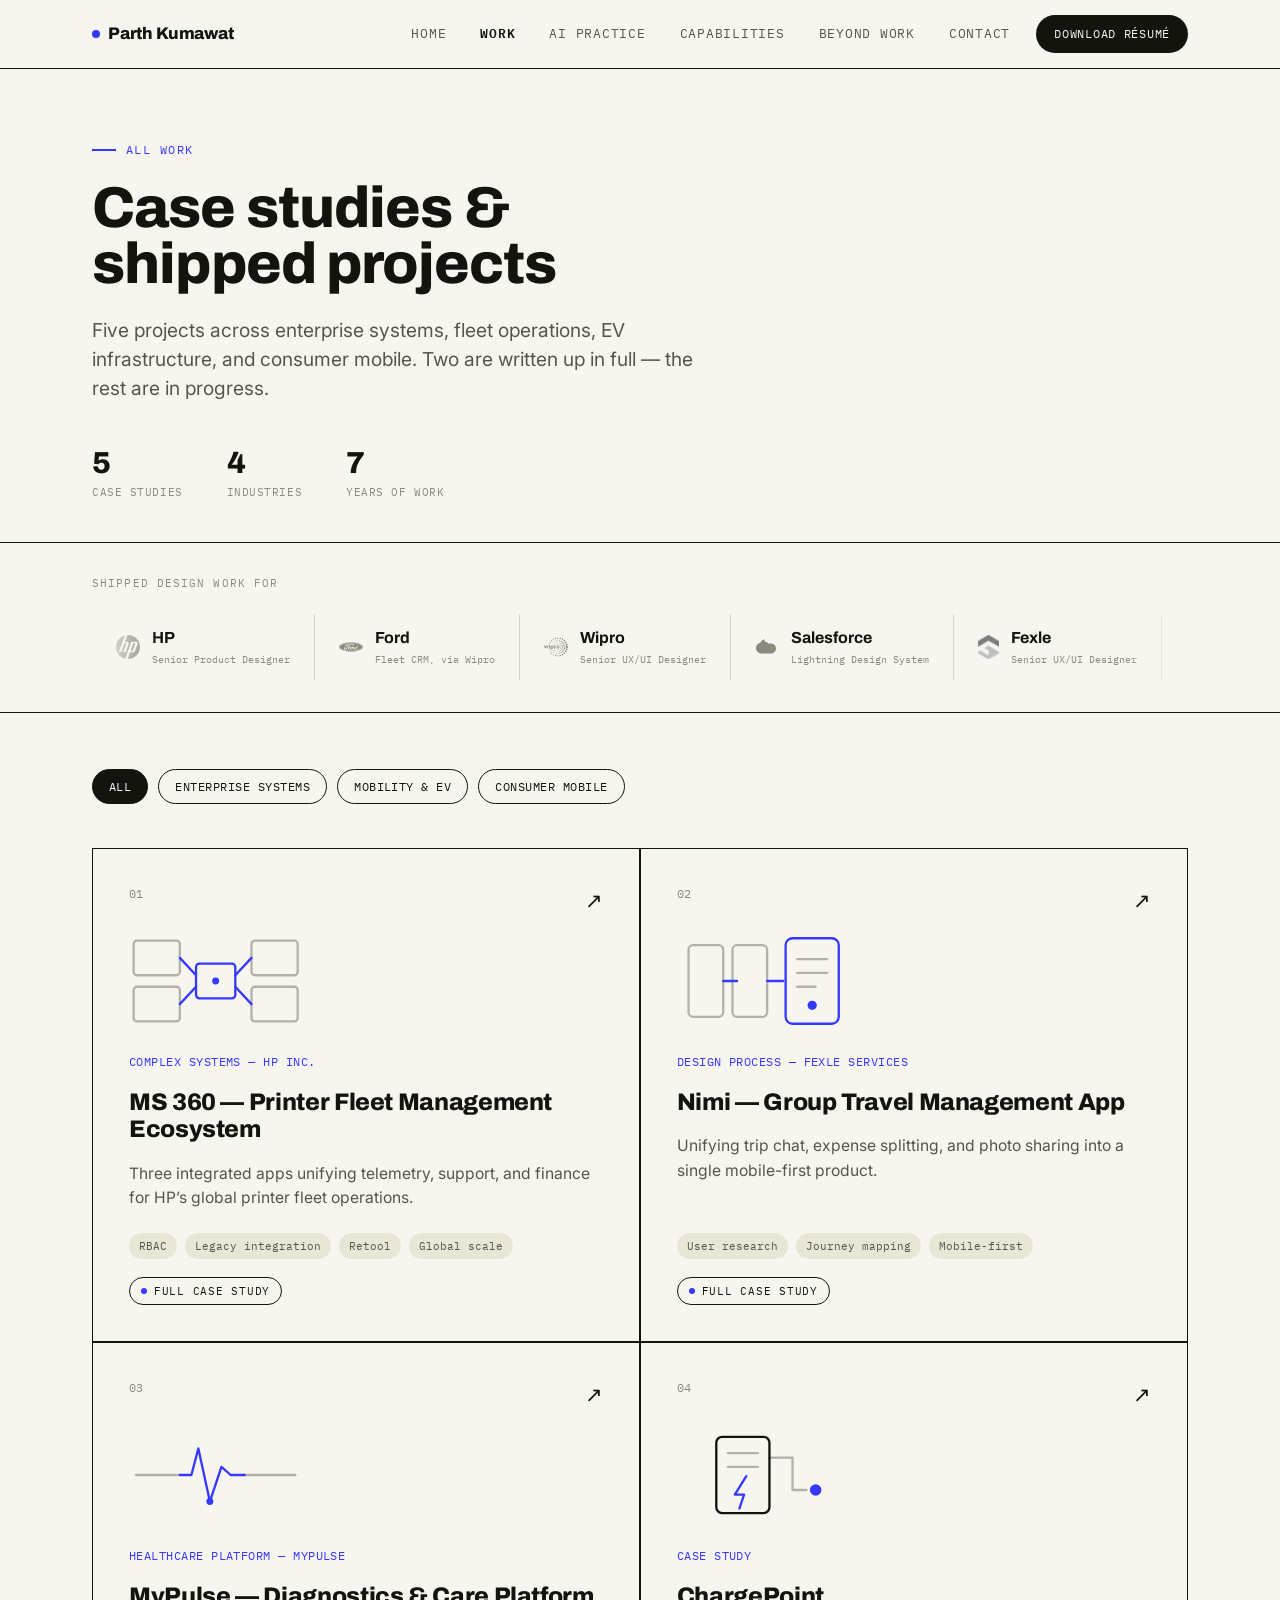
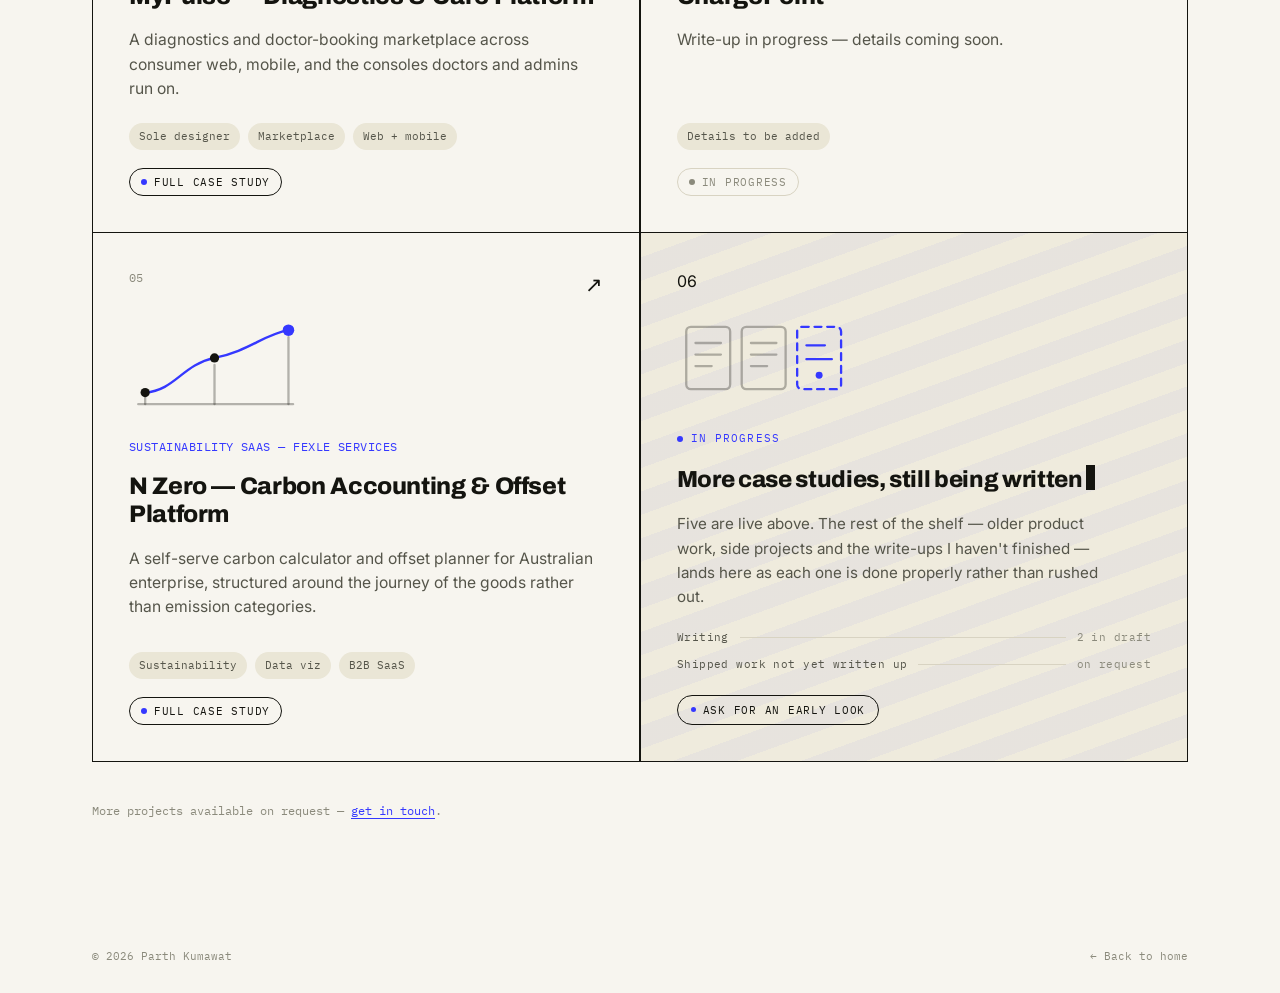
==== commit 27a1a2f4: "Update work page and case studies Co-Authored-By: Claude Sonnet 5.5 <noreply@anthropic.com>" ====
--- a/work.html
+++ b/work.html
@@ -43,6 +43,7 @@
   font-family:'Archivo', sans-serif;
   font-weight:800;
   letter-spacing:-0.015em;
+  line-height:1.12;
   margin:0;
   color:var(--ink);
 }
@@ -230,11 +231,11 @@
 section{padding:88px 0; border-bottom:1.5px solid var(--line-strong);}
 section:last-of-type{border-bottom:none;}
 .section-head{
-  display:flex; justify-content:space-between; align-items:flex-end;
-  gap:24px; margin-bottom:56px; flex-wrap:wrap;
+  display:flex; justify-content:space-between; align-items:flex-start;
+  gap:20px 48px; margin-bottom:56px; flex-wrap:wrap;
 }
 .section-head h2{font-size:clamp(1.8rem, 3.4vw, 2.6rem); max-width:16ch;}
-.section-head p{color:var(--ink-soft); max-width:42ch; margin:0; font-size:1.02rem;}
+.section-head p{color:var(--ink-soft); max-width:42ch; margin:0; font-size:1.02rem; padding-top:7px;}
 
 /* ---------- FILTER TAGS (Work page) ---------- */
 .filter-bar{display:flex; flex-wrap:wrap; gap:10px; margin-bottom:44px;}
@@ -877,6 +878,7 @@
     <nav>
       <a href="index.html">Home</a>
       <a href="work.html" class="active">Work</a>
+      <a href="index.html#ai">AI practice</a>
       <a href="index.html#capabilities">Capabilities</a>
       <a href="index.html#hobbies">Beyond work</a>
       <a href="index.html#contact">Contact</a>
@@ -894,7 +896,7 @@
       <div class="work-summary">
         <div><strong>5</strong><span>Case studies</span></div>
         <div><strong>4</strong><span>Industries</span></div>
-        <div><strong>7+</strong><span>Years of work</span></div>
+        <div><strong>7</strong><span>Years of work</span></div>
       </div>
     </div>
   </section>
@@ -1054,7 +1056,7 @@
           <span class="cc-status"><span class="st-dot"></span> In progress</span>
         </a>
 
-        <a class="case-card" href="case-studies/n-zero.html" data-tags="enterprise,mobility">
+        <a class="case-card" href="case-studies/n-zero.html" data-tags="enterprise,sustainability">
           <div class="cc-top"><span class="cc-index">05</span><span class="cc-arrow">↗</span></div>
           <div class="cc-art">
             <svg viewBox="0 0 150 90" xmlns="http://www.w3.org/2000/svg" aria-hidden="true">
@@ -1066,11 +1068,11 @@
               <path class="cc-stroke cc-faint" d="M14,78 L14,72 M74,78 L74,44 M138,78 L138,20"/>
             </svg>
           </div>
-          <span class="cc-meta">Case study</span>
-          <h3>N Zero</h3>
-          <p class="cc-desc">Write-up in progress — details coming soon.</p>
-          <div class="cc-tags"><span>Details to be added</span></div>
-          <span class="cc-status"><span class="st-dot"></span> In progress</span>
+          <span class="cc-meta">Sustainability SaaS — Fexle Services</span>
+          <h3>N Zero — Carbon Accounting &amp; Offset Platform</h3>
+          <p class="cc-desc">A self-serve carbon calculator and offset planner for Australian enterprise, structured around the journey of the goods rather than emission categories.</p>
+          <div class="cc-tags"><span>Sustainability</span><span>Data viz</span><span>B2B SaaS</span></div>
+          <span class="cc-status live"><span class="st-dot"></span> Full case study</span>
         </a>
 
         <div class="case-soon reveal">
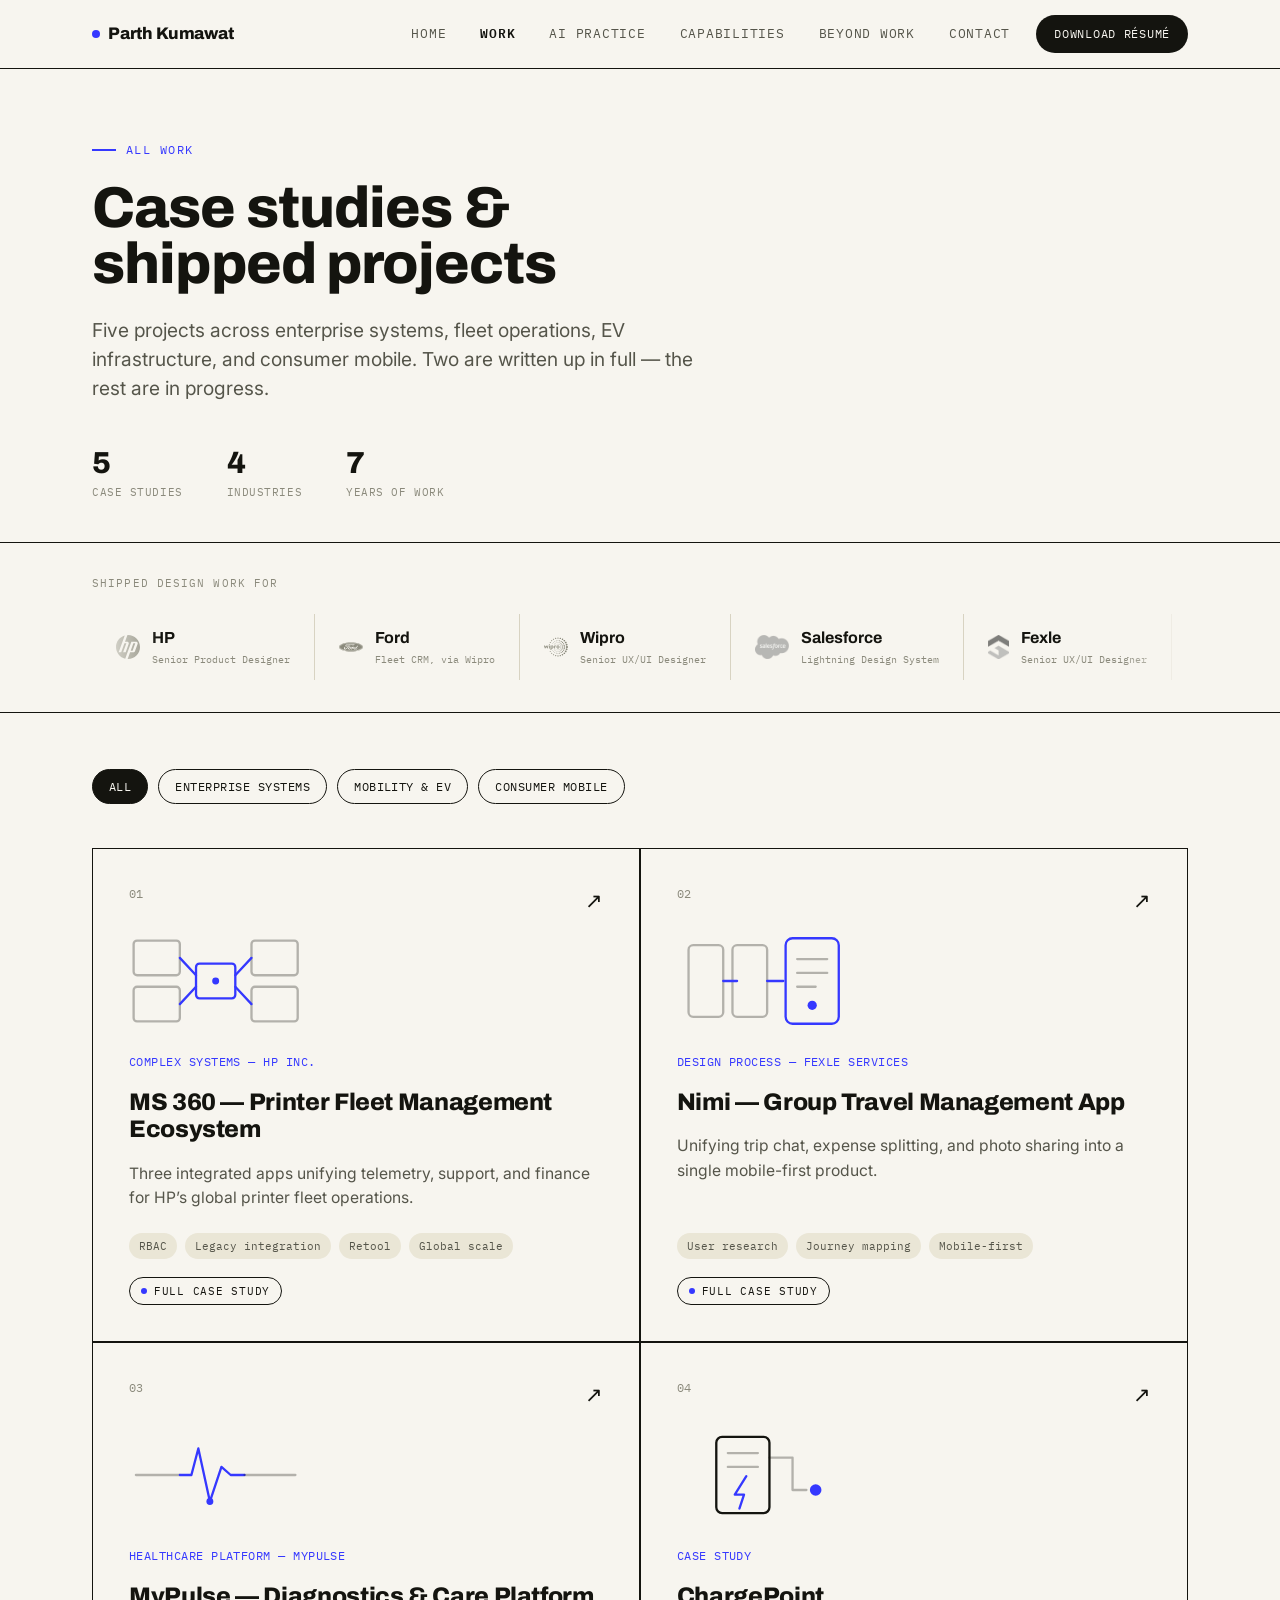
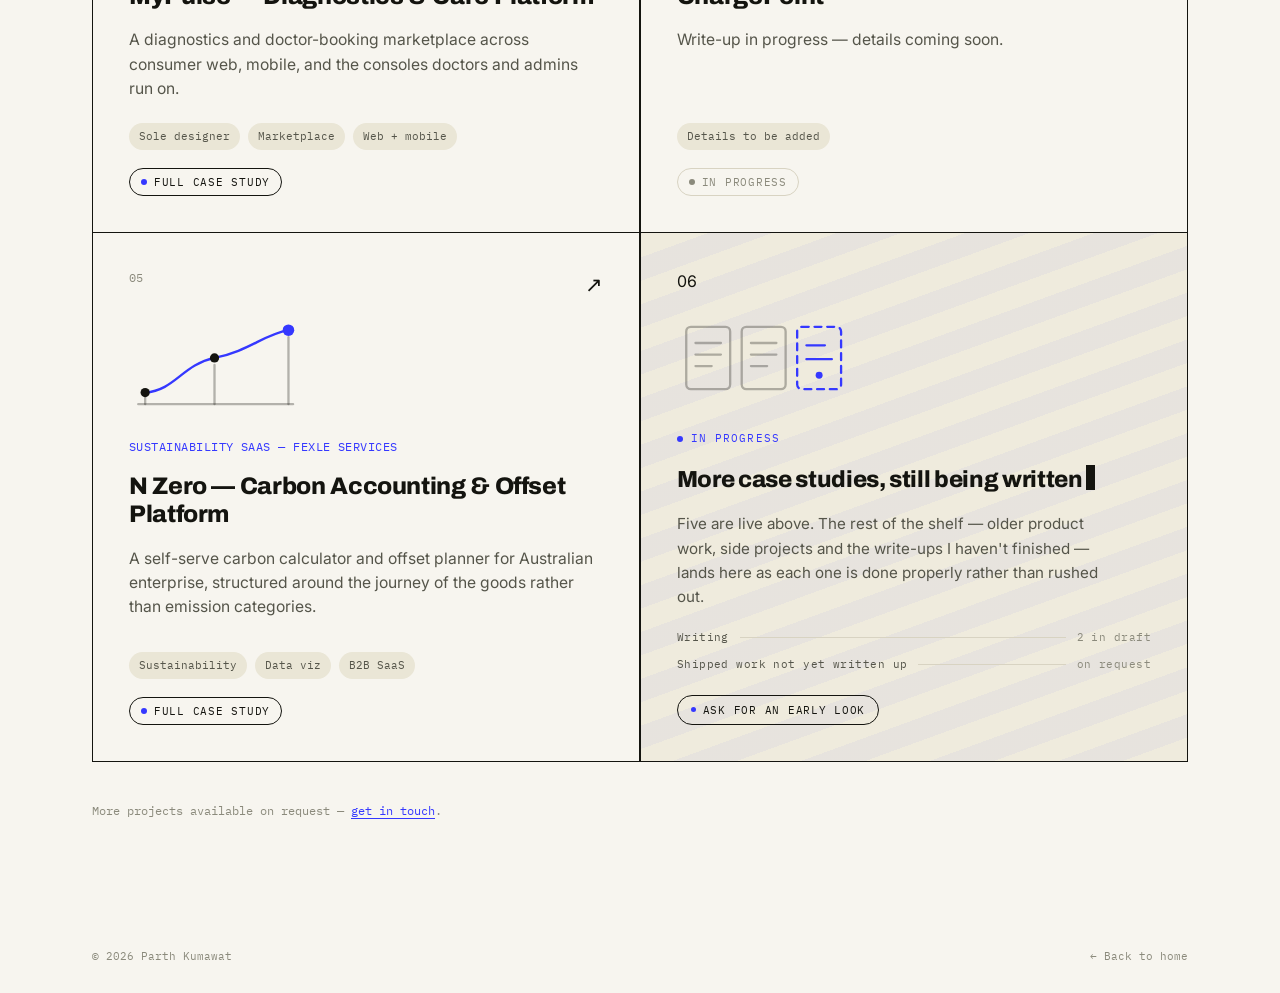
==== commit 5572d404: "Use official Salesforce logo in logo strip Co-Authored-By: Claude Sonnet 5.5 <noreply@anthropic.com>" ====
--- a/work.html
+++ b/work.html
@@ -920,7 +920,7 @@
           <div class="lg-text"><span class="lg-name">Wipro</span><span class="lg-role">Senior UX/UI Designer</span></div>
         </div>
         <div class="logo-item">
-          <svg class="lg-icon salesforce-mark" role="img" viewBox="0 0 24 24" xmlns="http://www.w3.org/2000/svg"><title>Salesforce</title><path d="M9.5 6.5c1.9 0 3.55 1.03 4.44 2.56.63-.28 1.33-.44 2.06-.44 2.76 0 5 2.24 5 5s-2.24 5-5 5H6.5C3.46 18.62 1 16.17 1 13.12c0-2.7 1.94-4.95 4.5-5.42.7-1.86 2.5-3.2 4.5-3.2z"/></svg>
+          <img class="lg-img" src="assets/img/salesforce_logo.webp" alt="Salesforce logo">
           <div class="lg-text"><span class="lg-name">Salesforce</span><span class="lg-role">Lightning Design System</span></div>
         </div>
         <div class="logo-item">
@@ -950,7 +950,7 @@
           <div class="lg-text"><span class="lg-name">Wipro</span><span class="lg-role">Senior UX/UI Designer</span></div>
         </div>
         <div class="logo-item">
-          <svg class="lg-icon salesforce-mark" role="img" viewBox="0 0 24 24" xmlns="http://www.w3.org/2000/svg"><title>Salesforce</title><path d="M9.5 6.5c1.9 0 3.55 1.03 4.44 2.56.63-.28 1.33-.44 2.06-.44 2.76 0 5 2.24 5 5s-2.24 5-5 5H6.5C3.46 18.62 1 16.17 1 13.12c0-2.7 1.94-4.95 4.5-5.42.7-1.86 2.5-3.2 4.5-3.2z"/></svg>
+          <img class="lg-img" src="assets/img/salesforce_logo.webp" alt="Salesforce logo">
           <div class="lg-text"><span class="lg-name">Salesforce</span><span class="lg-role">Lightning Design System</span></div>
         </div>
         <div class="logo-item">
